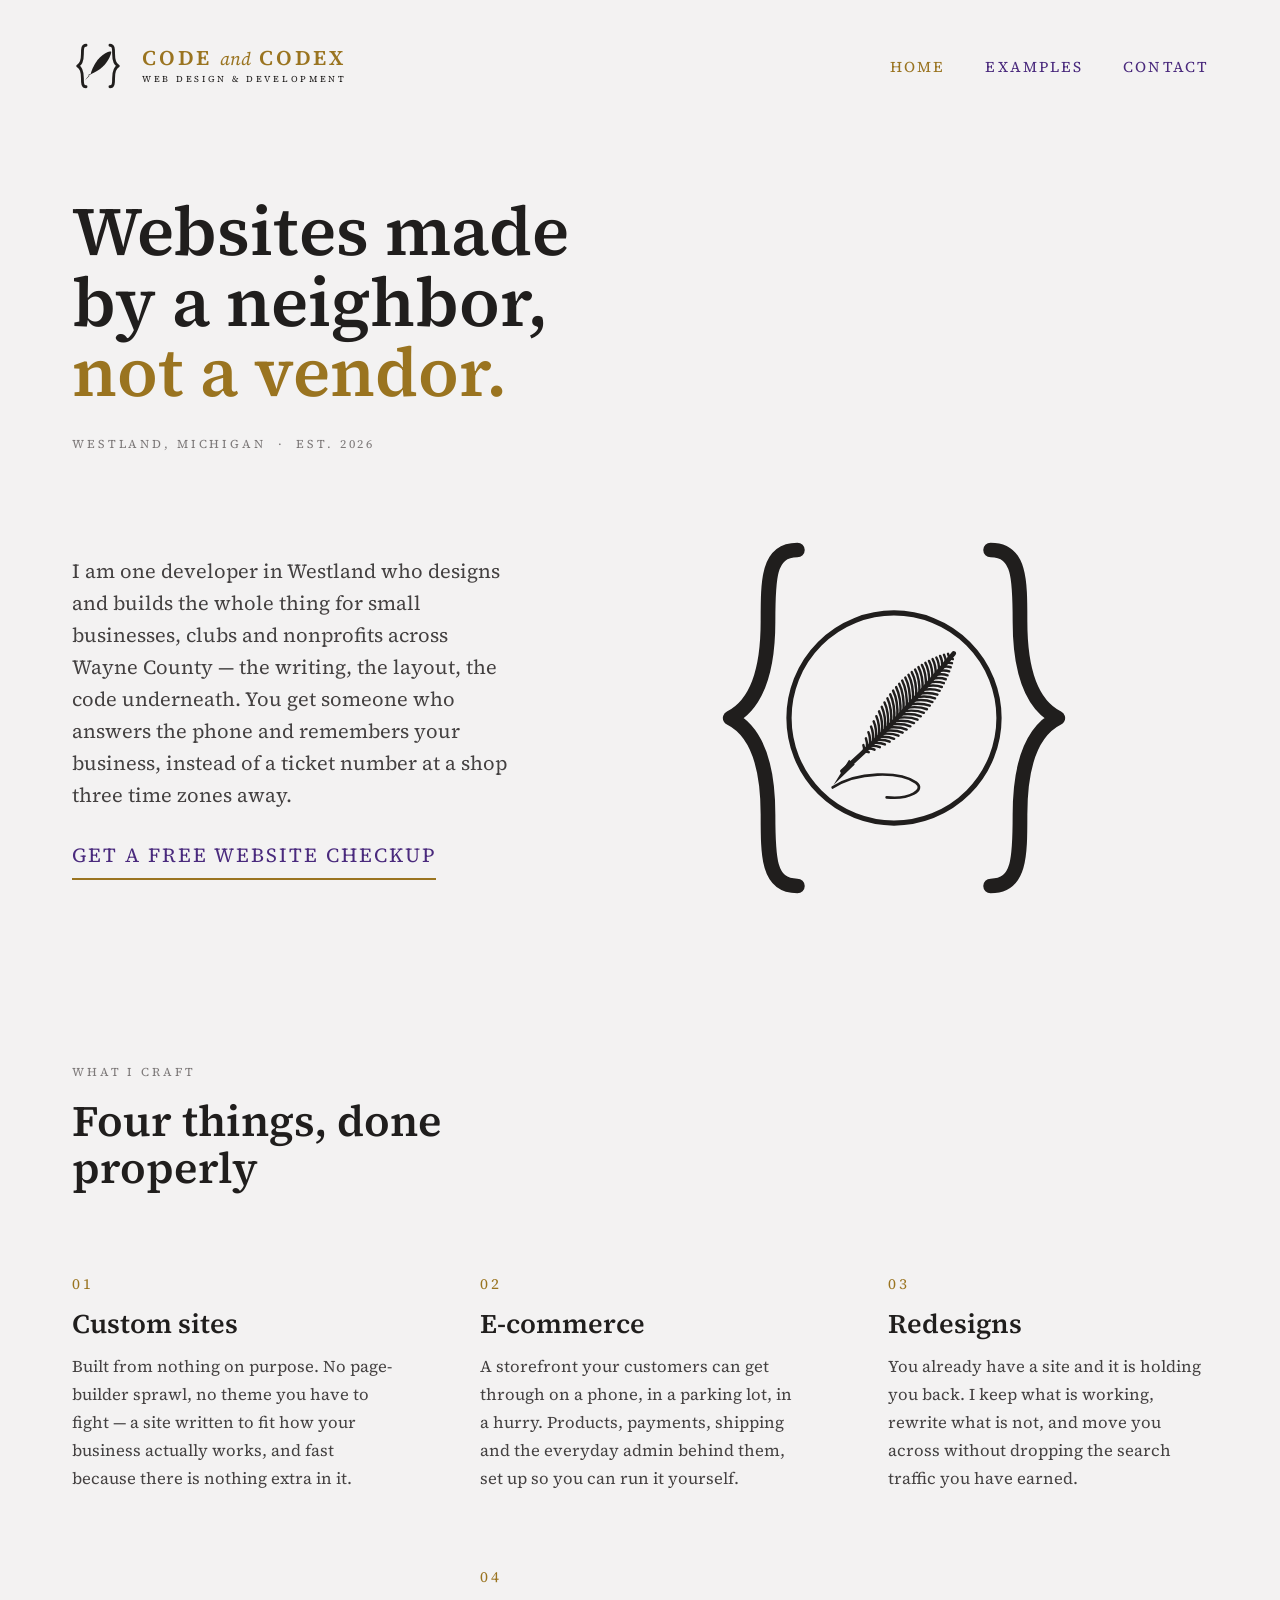
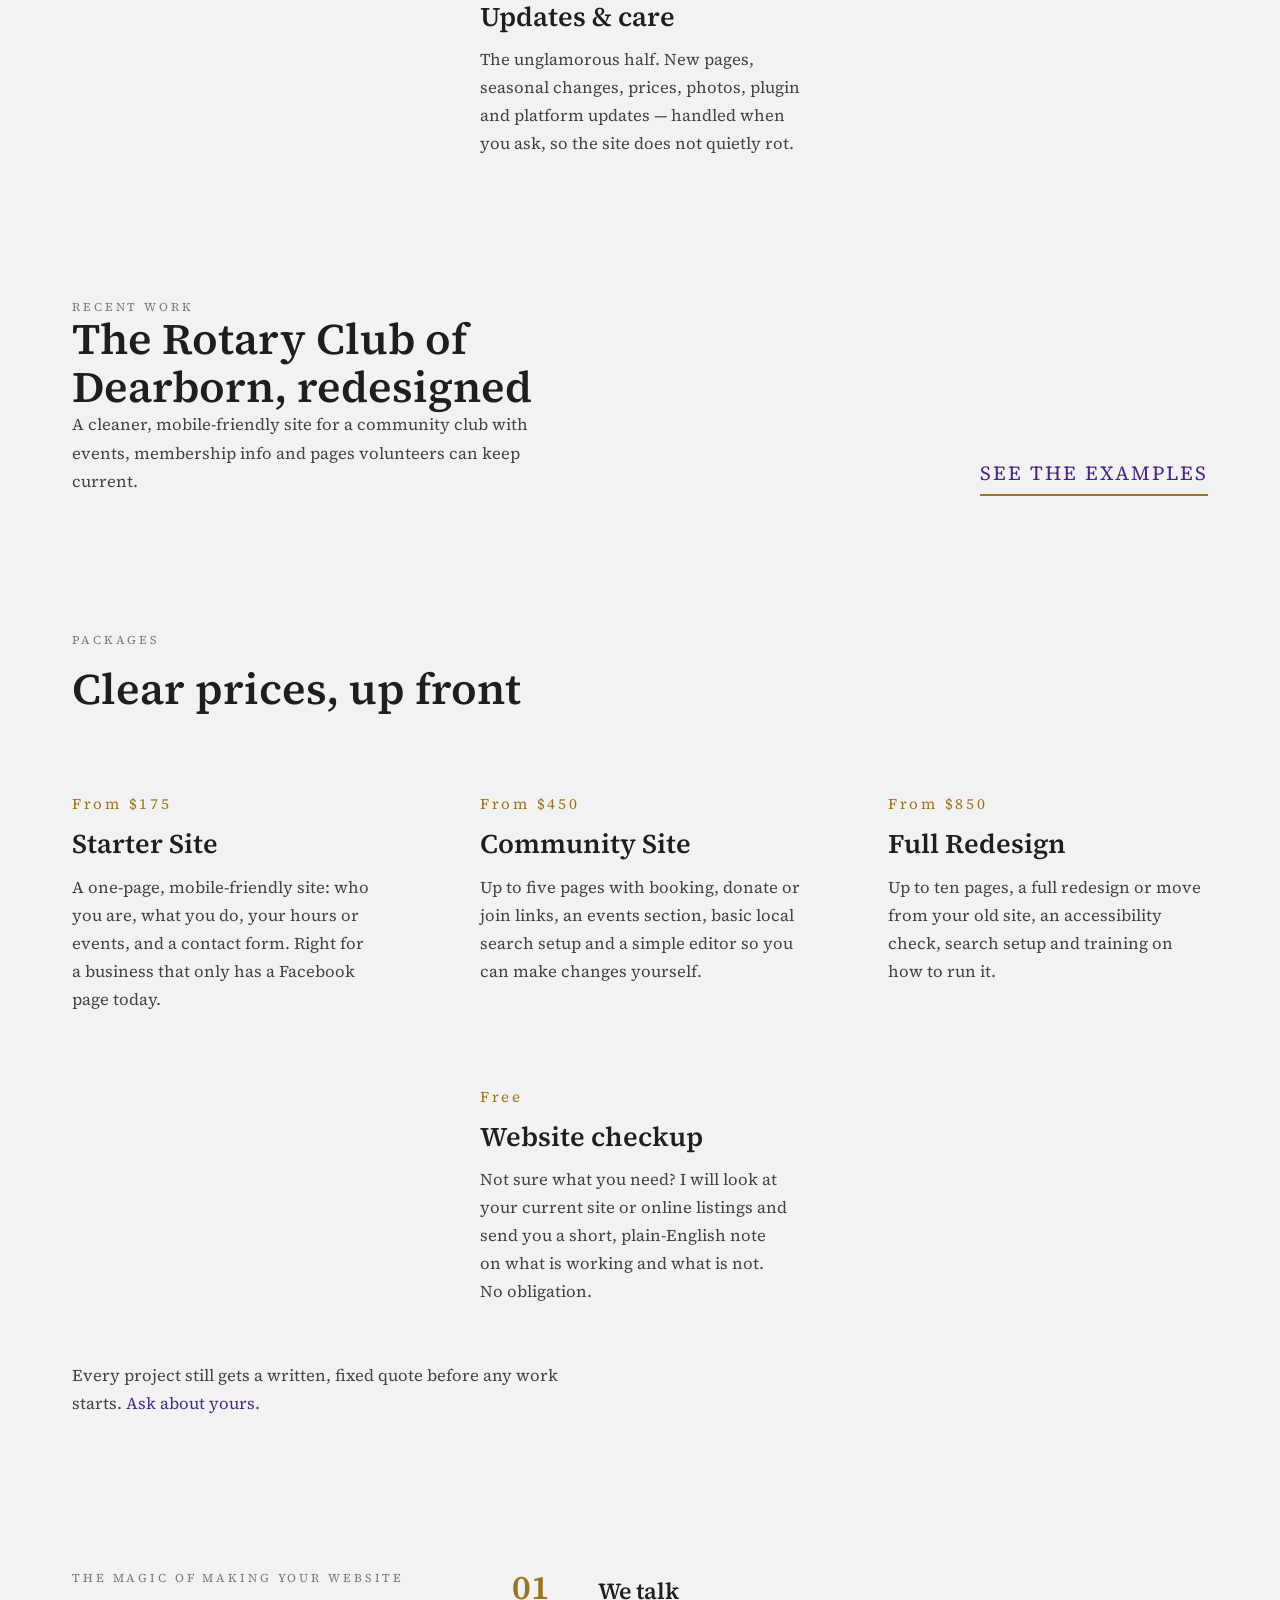
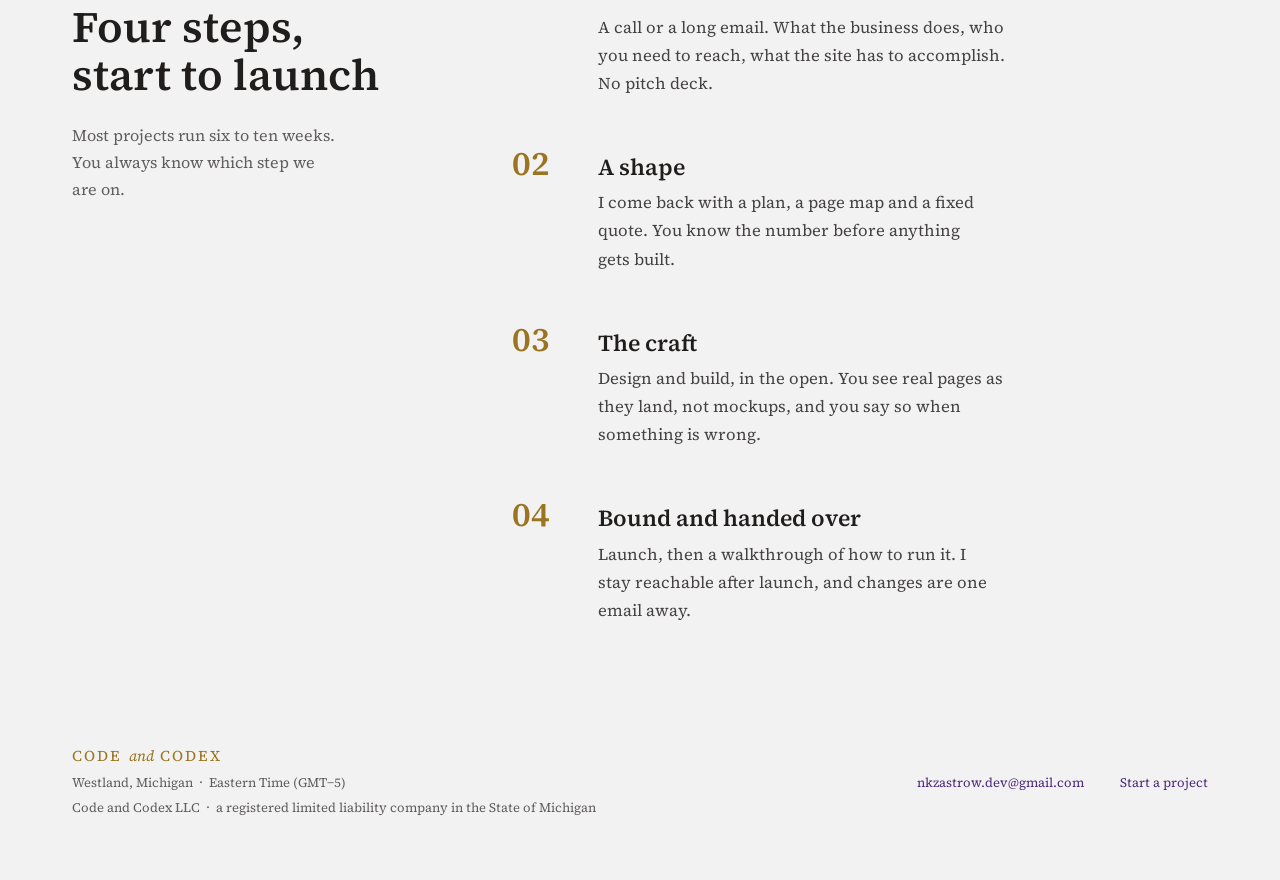
==== index.html @ 8bbdf043 "Add packages, local copy, and checkup offer for lead generation - Packages section on Home with star" ====
<!DOCTYPE html>
<html lang="en">
<head>
<meta charset="utf-8">
<meta name="viewport" content="width=device-width, initial-scale=1">
<title>Code and Codex &mdash; Web design &amp; development in Westland, Michigan</title>
<meta name="description" content="Websites for small businesses, clubs and nonprofits in Westland and Wayne County, Michigan. Sites from $175, built and looked after by one local developer. Free website checkup.">
<link rel="canonical" href="https://codeandcodex.fyi/">
<meta property="og:type" content="website">
<meta property="og:title" content="Code and Codex &mdash; Web design &amp; development in Westland, Michigan">
<meta property="og:description" content="Websites for small businesses, clubs and nonprofits in Westland and Wayne County, Michigan. Sites from $175, plus a free website checkup.">
<meta property="og:image" content="https://codeandcodex.fyi/assets/examples/dearborn-rotary.jpg">
<meta property="og:url" content="https://codeandcodex.fyi/">
<link rel="icon" href="favicon.svg" type="image/svg+xml">
<link rel="preload" href="assets/fonts/SourceSerif4-Roman-var.woff2" as="font" type="font/woff2" crossorigin>
<link rel="stylesheet" href="assets/css/fonts.css">
<link rel="stylesheet" href="assets/css/styles.css">
<script type="application/ld+json">
{
  "@context": "https://schema.org",
  "@type": "ProfessionalService",
  "name": "Code and Codex LLC",
  "url": "https://codeandcodex.fyi/",
  "email": "nkzastrow.dev@gmail.com",
  "description": "Web design and development for small businesses, clubs and nonprofits in Westland and Wayne County, Michigan.",
  "address": {"@type": "PostalAddress", "addressLocality": "Westland", "addressRegion": "MI", "addressCountry": "US"},
  "areaServed": [{"@type": "City", "name": "Westland, MI"}, {"@type": "AdministrativeArea", "name": "Wayne County, MI"}],
  "priceRange": "$175 - $850"
}
</script>
</head>
<body>

<header class="site-header">
  <a class="brand" href="/">
    <img class="brand__mark" src="assets/logo/logo-plume.svg" alt="" aria-hidden="true" width="52" height="52">
    <span class="brand__text">
      <span class="brand__name">CODE <em>and</em> CODEX</span>
      <span class="brand__descriptor">Web Design &amp; Development</span>
    </span>
  </a>
  <nav class="site-nav" aria-label="Primary">
    <span class="site-nav__current" aria-current="page">Home</span>
    <a href="examples.html">Examples</a>
    <a href="contact.html">Contact</a>
  </nav>
</header>

<main>

  <section class="hero">
    <div class="hero__headline">
      <h1>Websites made<br>by a neighbor,<br><span class="accent">not a vendor.</span></h1>
      <span class="kicker">Westland, Michigan &nbsp;&middot;&nbsp; Est. 2026</span>
    </div>
    <div class="hero__intro">
      <div class="hero__mark">
        <img src="assets/logo/logo-engraved.svg" alt="" aria-hidden="true" width="420" height="420">
      </div>
      <div class="hero__lede">
        <p>I am one developer in Westland who designs and builds the whole thing for small businesses, clubs and nonprofits across Wayne County &mdash; the writing, the layout, the code underneath. You get someone who answers the phone and remembers your business, instead of a ticket number at a shop three time zones away.</p>
        <p class="hero__cta"><a class="cta-link" href="contact.html">Get a free website checkup</a></p>
      </div>
    </div>
  </section>

  <section class="services">
    <div class="section-intro">
      <span class="kicker">What I craft</span>
      <h2>Four things, done properly</h2>
    </div>
    <div class="services__grid">
      <div class="service">
        <span class="service__num">01</span>
        <h3>Custom sites</h3>
        <p>Built from nothing on purpose. No page-builder sprawl, no theme you have to fight &mdash; a site written to fit how your business actually works, and fast because there is nothing extra in it.</p>
      </div>
      <div class="service">
        <span class="service__num">02</span>
        <h3>E-commerce</h3>
        <p>A storefront your customers can get through on a phone, in a parking lot, in a hurry. Products, payments, shipping and the everyday admin behind them, set up so you can run it yourself.</p>
      </div>
      <div class="service">
        <span class="service__num">03</span>
        <h3>Redesigns</h3>
        <p>You already have a site and it is holding you back. I keep what is working, rewrite what is not, and move you across without dropping the search traffic you have earned.</p>
      </div>
      <div class="service">
        <span class="service__num">04</span>
        <h3>Updates &amp; care</h3>
        <p>The unglamorous half. New pages, seasonal changes, prices, photos, plugin and platform updates &mdash; handled when you ask, so the site does not quietly rot.</p>
      </div>
    </div>
  </section>

  <section class="recent-work">
    <div class="examples-cta__inner">
      <div>
        <span class="kicker">Recent work</span>
        <h2>The Rotary Club of Dearborn, redesigned</h2>
        <p class="recent-work__text">A cleaner, mobile-friendly site for a community club with events, membership info and pages volunteers can keep current.</p>
      </div>
      <a class="cta-link" href="examples.html">See the examples</a>
    </div>
  </section>

  <section class="services packages">
    <div class="section-intro">
      <span class="kicker">Packages</span>
      <h2>Clear prices, up front</h2>
    </div>
    <div class="services__grid">
      <div class="service">
        <span class="service__num">From $175</span>
        <h3>Starter Site</h3>
        <p>A one-page, mobile-friendly site: who you are, what you do, your hours or events, and a contact form. Right for a business that only has a Facebook page today.</p>
      </div>
      <div class="service">
        <span class="service__num">From $450</span>
        <h3>Community Site</h3>
        <p>Up to five pages with booking, donate or join links, an events section, basic local search setup and a simple editor so you can make changes yourself.</p>
      </div>
      <div class="service">
        <span class="service__num">From $850</span>
        <h3>Full Redesign</h3>
        <p>Up to ten pages, a full redesign or move from your old site, an accessibility check, search setup and training on how to run it.</p>
      </div>
      <div class="service">
        <span class="service__num">Free</span>
        <h3>Website checkup</h3>
        <p>Not sure what you need? I will look at your current site or online listings and send you a short, plain-English note on what is working and what is not. No obligation.</p>
      </div>
    </div>
    <p class="packages__note">Every project still gets a written, fixed quote before any work starts. <a href="contact.html">Ask about yours</a>.</p>
  </section>

  <section class="process">
    <div class="process__inner">
      <div class="process__intro">
        <span class="kicker">The magic of making your website</span>
        <h2>Four steps,<br>start to launch</h2>
        <p>Most projects run six to ten weeks. You always know which step we are on.</p>
      </div>
      <ol class="process__list">
        <li class="process__item">
          <span class="process__num">01</span>
          <div class="process__body">
            <h3>We talk</h3>
            <p>A call or a long email. What the business does, who you need to reach, what the site has to accomplish. No pitch deck.</p>
          </div>
        </li>
        <li class="process__item">
          <span class="process__num">02</span>
          <div class="process__body">
            <h3>A shape</h3>
            <p>I come back with a plan, a page map and a fixed quote. You know the number before anything gets built.</p>
          </div>
        </li>
        <li class="process__item">
          <span class="process__num">03</span>
          <div class="process__body">
            <h3>The craft</h3>
            <p>Design and build, in the open. You see real pages as they land, not mockups, and you say so when something is wrong.</p>
          </div>
        </li>
        <li class="process__item">
          <span class="process__num">04</span>
          <div class="process__body">
            <h3>Bound and handed over</h3>
            <p>Launch, then a walkthrough of how to run it. I stay reachable after launch, and changes are one email away.</p>
          </div>
        </li>
      </ol>
    </div>
  </section>

</main>

<footer class="site-footer">
  <div class="footer-inner">
    <span class="footer-wordmark">CODE <em>and</em> CODEX</span>
    <div class="footer-row">
      <span>Westland, Michigan &nbsp;&middot;&nbsp; Eastern Time (GMT&minus;5)</span>
      <span class="footer-links">
        <a href="mailto:nkzastrow.dev@gmail.com">nkzastrow.dev@gmail.com</a>
        <a href="contact.html">Start a project</a>
      </span>
    </div>
    <span>Code and Codex LLC &nbsp;&middot;&nbsp; a registered limited liability company in the State of Michigan</span>
  </div>
</footer>

</body>
</html>
---- assets/css/fonts.css ----
@font-face {
  font-family: "Source Serif 4";
  font-style: normal;
  font-weight: 400;
  font-display: swap;
  src: url("../fonts/SourceSerif4-Roman-var.woff2") format("woff2");
  unicode-range: U+0000-00FF, U+0131, U+0152-0153, U+02BB-02BC, U+02C6, U+02DA, U+02DC, U+0304, U+0308, U+0329, U+2000-206F, U+20AC, U+2122, U+2191, U+2193, U+2212, U+2215, U+FEFF, U+FFFD;
}

@font-face {
  font-family: "Source Serif 4";
  font-style: normal;
  font-weight: 600;
  font-display: swap;
  src: url("../fonts/SourceSerif4-Roman-var.woff2") format("woff2");
  unicode-range: U+0000-00FF, U+0131, U+0152-0153, U+02BB-02BC, U+02C6, U+02DA, U+02DC, U+0304, U+0308, U+0329, U+2000-206F, U+20AC, U+2122, U+2191, U+2193, U+2212, U+2215, U+FEFF, U+FFFD;
}

@font-face {
  font-family: "Source Serif 4";
  font-style: italic;
  font-weight: 400;
  font-display: swap;
  src: url("../fonts/SourceSerif4-Italic-var.woff2") format("woff2");
  unicode-range: U+0000-00FF, U+0131, U+0152-0153, U+02BB-02BC, U+02C6, U+02DA, U+02DC, U+0304, U+0308, U+0329, U+2000-206F, U+20AC, U+2122, U+2191, U+2193, U+2212, U+2215, U+FEFF, U+FFFD;
}
---- assets/css/styles.css ----
/* ---- Tokens ---------------------------------------------------------- */

:root {
  --color-bg: #f3f2f2;
  --color-ink: #201e1d;
  --color-gold: #9a7420;
  --color-purple: #4a2a7d;
  --color-purple-hover: #6a44a8;
  --color-selection: rgba(74, 42, 125, 0.16);

  --color-neutral-400: #bab6b6;
  --color-neutral-600: #7d7979;
  --color-neutral-700: #605d5d;
  --color-neutral-800: #444141;

  --font-heading: "Source Serif 4", ui-serif, Georgia, serif;
  --font-body: "Source Serif 4", ui-serif, Georgia, serif;
  --radius-sm: 2px;

  --gutter: 72px;
}

/* ---- Reset ------------------------------------------------------------ */

*,
*::before,
*::after {
  box-sizing: border-box;
}

html {
  -webkit-text-size-adjust: 100%;
}

body {
  margin: 0;
  background: var(--color-bg);
  color: var(--color-ink);
  font-family: var(--font-body);
}

h1,
h2,
h3 {
  font-family: var(--font-heading);
  font-weight: 600;
  margin: 0;
}

p {
  margin: 0;
}

ul,
ol {
  margin: 0;
}

img,
svg {
  display: block;
  max-width: 100%;
}

::selection {
  background: var(--color-selection);
}

[hidden] {
  display: none !important;
}

/* ---- Links & focus ----------------------------------------------------- */

a {
  color: var(--color-purple);
  text-decoration: none;
  transition: color 140ms ease;
}

a:hover {
  color: var(--color-purple-hover);
  text-decoration: underline;
  text-underline-offset: 3px;
}

a:focus-visible,
button:focus-visible,
input:focus-visible,
textarea:focus-visible,
select:focus-visible {
  outline: 2px solid var(--color-purple);
  outline-offset: 3px;
}

@media (prefers-reduced-motion: reduce) {
  a {
    transition: none;
  }
}

/* ---- Header ------------------------------------------------------------ */

.site-header {
  display: flex;
  flex-wrap: wrap;
  gap: 32px 48px;
  align-items: center;
  justify-content: space-between;
  padding: 40px var(--gutter) 0;
}

.brand {
  display: flex;
  align-items: center;
  gap: 18px;
  color: inherit;
}

.brand:hover {
  text-decoration: none;
}

.brand__mark {
  flex: none;
  width: 52px;
  height: 52px;
}

.brand__text {
  display: flex;
  flex-direction: column;
  gap: 5px;
}

.brand__name {
  font-family: var(--font-heading);
  font-size: 21px;
  font-weight: 600;
  letter-spacing: 0.14em;
  line-height: 1;
  color: var(--color-gold);
}

.brand__name em {
  font-style: italic;
  font-weight: 400;
  letter-spacing: 0.01em;
  font-size: 18px;
}

.brand__descriptor {
  font-size: 9px;
  letter-spacing: 0.3em;
  text-transform: uppercase;
  color: var(--color-ink);
}

.site-nav {
  display: flex;
  gap: 40px;
  align-items: center;
}

.site-nav a,
.site-nav__current {
  font-size: 15px;
  letter-spacing: 0.14em;
  text-transform: uppercase;
}

.site-nav__current {
  color: var(--color-gold);
}

/* ---- Footer ------------------------------------------------------------ */

.site-footer {
  padding: 120px var(--gutter) 64px;
  font-size: 13px;
  color: var(--color-neutral-700);
}

.footer-inner {
  display: flex;
  flex-direction: column;
  gap: 8px;
  width: 100%;
}

.footer-wordmark {
  font-family: var(--font-heading);
  font-size: 15px;
  letter-spacing: 0.14em;
  color: var(--color-gold);
}

.footer-wordmark em {
  font-style: italic;
  letter-spacing: 0.01em;
}

.footer-row {
  display: flex;
  flex-wrap: wrap;
  gap: 12px 48px;
  align-items: baseline;
  justify-content: space-between;
}

.footer-links {
  display: flex;
  gap: 36px;
}

/* ---- Kicker / section intro -------------------------------------------- */

.kicker {
  font-size: 12px;
  letter-spacing: 0.24em;
  text-transform: uppercase;
  color: var(--color-neutral-600);
}

.accent {
  color: var(--color-gold);
}

/* ---- Buttons ------------------------------------------------------------ */

.btn-submit {
  font-family: var(--font-heading);
  font-size: 17px;
  font-weight: 600;
  letter-spacing: 0.12em;
  text-transform: uppercase;
  color: var(--color-bg);
  background: var(--color-purple);
  border: 0;
  padding: 15px 34px;
  cursor: pointer;
  border-radius: var(--radius-sm);
}

.btn-submit:hover {
  background: var(--color-purple-hover);
}

.btn-text {
  font-family: var(--font-body);
  font-size: 14px;
  letter-spacing: 0.1em;
  text-transform: uppercase;
  color: var(--color-purple);
  background: none;
  border: 0;
  border-bottom: 1.5px solid var(--color-gold);
  padding: 0 0 5px;
  cursor: pointer;
}

.btn-text:hover {
  color: var(--color-purple-hover);
}

/* ---- Home: hero ---------------------------------------------------------- */

.hero {
  display: flex;
  flex-direction: column;
  gap: 56px;
  padding: 104px var(--gutter) 0;
}

.hero__headline {
  display: flex;
  flex-direction: column;
  gap: 28px;
}

.hero__headline h1 {
  font-size: clamp(44px, 5.4vw, 76px);
  line-height: 1.02;
  text-wrap: balance;
}

.hero__intro {
  display: flex;
  flex-wrap: wrap;
  gap: 64px;
  align-items: center;
}

.hero__mark {
  flex: 2 1 420px;
  display: flex;
  justify-content: center;
  order: 2;
}

.hero__mark img {
  width: 420px;
  height: 420px;
}

.hero__lede {
  flex: 1 1 340px;
  min-width: 300px;
  order: 1;
}

.hero__lede p {
  font-size: 20px;
  line-height: 1.6;
  max-width: 46ch;
  text-wrap: pretty;
  color: var(--color-neutral-800);
}

/* ---- Section intro (Services / Process shared shape) --------------------- */

.section-intro {
  display: flex;
  flex-direction: column;
  gap: 18px;
  max-width: 62ch;
  margin-bottom: 80px;
}

.section-intro h2 {
  font-size: clamp(32px, 3.4vw, 46px);
  line-height: 1.1;
}

/* ---- Home: services -------------------------------------------------------- */

.services {
  padding: 136px var(--gutter) 0;
}

.services__grid {
  display: grid;
  grid-template-columns: repeat(auto-fit, minmax(320px, 1fr));
  gap: 72px 88px;
  max-width: 1180px;
}

.service {
  display: flex;
  flex-direction: column;
  gap: 14px;
}

/* Grid is 3-up starting at this width (see .services__grid's minmax/gap/
   max-width math) — only then does centering item 4 under column 2 make
   sense instead of stranding a column on a 1- or 2-up layout. */
@media (min-width: 1280px) {
  .service:nth-child(4) {
    grid-column: 2;
  }
}

.service__num {
  font-family: var(--font-heading);
  font-size: 15px;
  letter-spacing: 0.18em;
  color: var(--color-gold);
}

.service h3 {
  font-size: 27px;
  line-height: 1.15;
}

.service p {
  font-size: 16.5px;
  line-height: 1.7;
  max-width: 40ch;
  text-wrap: pretty;
  color: var(--color-neutral-800);
}

/* ---- Home: process ---------------------------------------------------------- */

.process {
  padding: 152px var(--gutter) 0;
}

.process__inner {
  display: flex;
  flex-wrap: wrap;
  gap: 80px;
  align-items: flex-start;
}

.process__intro {
  flex: 0 1 360px;
  display: flex;
  flex-direction: column;
  gap: 18px;
}

.process__intro h2 {
  font-size: clamp(32px, 3.4vw, 46px);
  line-height: 1.1;
}

.process__intro p {
  font-size: 16px;
  line-height: 1.7;
  margin-top: 4px;
  max-width: 34ch;
  text-wrap: pretty;
  color: var(--color-neutral-700);
}

.process__list {
  flex: 1 1 520px;
  min-width: 420px;
  list-style: none;
  padding: 0;
  display: flex;
  flex-direction: column;
  gap: 48px;
}

.process__item {
  display: flex;
  gap: 28px;
  align-items: baseline;
}

.process__num {
  font-family: var(--font-heading);
  font-size: 34px;
  font-weight: 600;
  line-height: 1;
  color: var(--color-gold);
  flex: none;
  width: 58px;
}

.process__body {
  display: flex;
  flex-direction: column;
  gap: 8px;
}

.process__body h3 {
  font-size: 23px;
  line-height: 1.2;
}

.process__body p {
  font-size: 16.5px;
  line-height: 1.7;
  max-width: 46ch;
  text-wrap: pretty;
  color: var(--color-neutral-800);
}

/* ---- Examples: intro ----------------------------------------------------- */

.examples-intro {
  padding: 104px var(--gutter) 0;
}

.examples-intro__inner {
  display: flex;
  flex-direction: column;
  gap: 22px;
  max-width: 58ch;
}

.examples-intro h1 {
  font-size: clamp(40px, 5vw, 68px);
  line-height: 1.04;
  text-wrap: balance;
}

.examples-intro p {
  font-size: 19px;
  line-height: 1.65;
  text-wrap: pretty;
  color: var(--color-neutral-800);
}

/* ---- Examples: project list ------------------------------------------------- */

.project-list {
  padding: 112px var(--gutter) 0;
  display: flex;
  flex-direction: column;
  gap: 128px;
}

.project {
  display: flex;
  flex-wrap: wrap;
  gap: 56px 72px;
  align-items: center;
}

.project:nth-child(even) {
  flex-wrap: wrap-reverse;
}

.project__media {
  flex: 1 1 560px;
  min-width: 380px;
  order: 1;
}

.project:nth-child(even) .project__media {
  order: 2;
}

.project__thumb {
  width: 100%;
  aspect-ratio: 16 / 10;
  background: var(--color-neutral-400);
  overflow: hidden;
}

.project__thumb img {
  width: 100%;
  height: 100%;
  object-fit: cover;
  object-position: top;
}

.project__text {
  flex: 0 1 340px;
  min-width: 300px;
  order: 2;
  display: flex;
  flex-direction: column;
  gap: 14px;
}

.project:nth-child(even) .project__text {
  order: 1;
}

.project__meta {
  font-family: var(--font-heading);
  font-size: 15px;
  letter-spacing: 0.18em;
  color: var(--color-gold);
}

.project__name {
  font-size: 30px;
  line-height: 1.12;
}

.project__blurb {
  font-size: 16.5px;
  line-height: 1.7;
  max-width: 38ch;
  text-wrap: pretty;
  color: var(--color-neutral-800);
}

.project__link {
  font-size: 14px;
  letter-spacing: 0.1em;
  text-transform: uppercase;
  margin-top: 6px;
}

/* ---- Examples: closing CTA -------------------------------------------------- */

.examples-cta {
  padding: 144px var(--gutter) 0;
}

.examples-cta__inner {
  display: flex;
  flex-wrap: wrap;
  gap: 48px;
  align-items: flex-end;
  justify-content: space-between;
  max-width: 1180px;
}

.examples-cta h2 {
  font-size: clamp(30px, 3.4vw, 44px);
  line-height: 1.1;
  max-width: 26ch;
  text-wrap: balance;
}

.cta-link {
  font-family: var(--font-heading);
  font-size: 20px;
  letter-spacing: 0.1em;
  text-transform: uppercase;
  border-bottom: 2px solid var(--color-gold);
  padding-bottom: 7px;
}

.cta-link:hover {
  text-decoration: none;
}

/* ---- Contact ----------------------------------------------------------------- */

.contact {
  padding: 104px var(--gutter) 0;
  display: flex;
  flex-wrap: wrap;
  gap: 96px;
  align-items: flex-start;
}

.contact__main {
  flex: 1 1 520px;
  min-width: 420px;
  display: flex;
  flex-direction: column;
  gap: 44px;
}

.contact__intro {
  display: flex;
  flex-direction: column;
  gap: 20px;
  max-width: 46ch;
}

.contact__intro h1 {
  font-size: clamp(38px, 4.6vw, 62px);
  line-height: 1.04;
  text-wrap: balance;
}

.contact__intro p {
  font-size: 18px;
  line-height: 1.65;
  text-wrap: pretty;
  color: var(--color-neutral-800);
}

.contact-form {
  display: flex;
  flex-direction: column;
  gap: 36px;
  max-width: 620px;
}

.form-row {
  display: flex;
  flex-wrap: wrap;
  gap: 36px;
}

.form-field {
  display: flex;
  flex-direction: column;
  gap: 9px;
}

.form-row .form-field {
  flex: 1 1 240px;
}

.form-field label,
.form-field > span {
  font-size: 11.5px;
  letter-spacing: 0.22em;
  text-transform: uppercase;
  color: var(--color-neutral-700);
}

.field-input {
  width: 100%;
  font-family: var(--font-body);
  font-size: 17px;
  color: var(--color-ink);
  background: transparent;
  border: 0;
  border-bottom: 1.5px solid var(--color-neutral-400);
  padding: 10px 2px;
  outline: none;
}

textarea.field-input {
  resize: vertical;
  line-height: 1.6;
}

.form-actions {
  display: flex;
  flex-wrap: wrap;
  gap: 28px;
  align-items: center;
  padding-top: 4px;
}

.form-note {
  font-size: 13.5px;
  color: var(--color-neutral-700);
}

.form-error {
  font-size: 14.5px;
  color: var(--color-ink);
}

.visually-hidden {
  position: absolute;
  width: 1px;
  height: 1px;
  padding: 0;
  margin: -1px;
  overflow: hidden;
  clip: rect(0, 0, 0, 0);
  white-space: nowrap;
  border: 0;
}

.thank-you {
  display: flex;
  flex-direction: column;
  gap: 12px;
  max-width: 42ch;
}

.thank-you__kicker {
  font-family: var(--font-heading);
  font-size: 15px;
  letter-spacing: 0.18em;
  color: var(--color-gold);
}

.thank-you h2 {
  font-size: 30px;
  line-height: 1.15;
}

.thank-you p {
  font-size: 16.5px;
  line-height: 1.7;
  text-wrap: pretty;
  color: var(--color-neutral-800);
}

.thank-you .btn-text {
  align-self: flex-start;
  margin-top: 10px;
}

.contact__aside {
  flex: 0 1 300px;
  min-width: 260px;
  display: flex;
  flex-direction: column;
  gap: 44px;
  padding-top: 12px;
}

.info-block {
  display: flex;
  flex-direction: column;
  gap: 10px;
}

.info-block--list {
  gap: 12px;
}

.info-block__label {
  font-size: 11.5px;
  letter-spacing: 0.22em;
  text-transform: uppercase;
  color: var(--color-neutral-700);
}

.info-block__email {
  font-family: var(--font-heading);
  font-size: 18px;
  line-height: 1.4;
}

.info-block__value {
  font-size: 16.5px;
  line-height: 1.6;
}

.info-list {
  margin: 0;
  padding-left: 22px;
  font-size: 15.5px;
  line-height: 1.75;
  color: var(--color-neutral-800);
  display: flex;
  flex-direction: column;
  gap: 8px;
}

/* ---- Home: lead-gen additions --------------------------------------------- */

.hero__cta {
  display: flex;
  flex-wrap: wrap;
  gap: 12px 24px;
  align-items: baseline;
  margin-top: 28px;
}

.recent-work {
  padding: 136px var(--gutter) 0;
}

.recent-work h2 {
  font-size: clamp(30px, 3.4vw, 44px);
  line-height: 1.1;
  max-width: 26ch;
  text-wrap: balance;
}

.recent-work__text,
.packages__note {
  font-size: 16.5px;
  line-height: 1.7;
  max-width: 56ch;
  color: var(--color-neutral-800);
}

.packages__note {
  margin-top: 56px;
}

/* ---- Small screens ------------------------------------------------------------ */

@media (max-width: 640px) {
  .hero__lede,
  .process__list,
  .contact__main,
  .contact__aside,
  .project__media,
  .project__text {
    min-width: 0;
  }
}

@media (max-width: 480px) {
  :root {
    --gutter: 24px;
  }
}
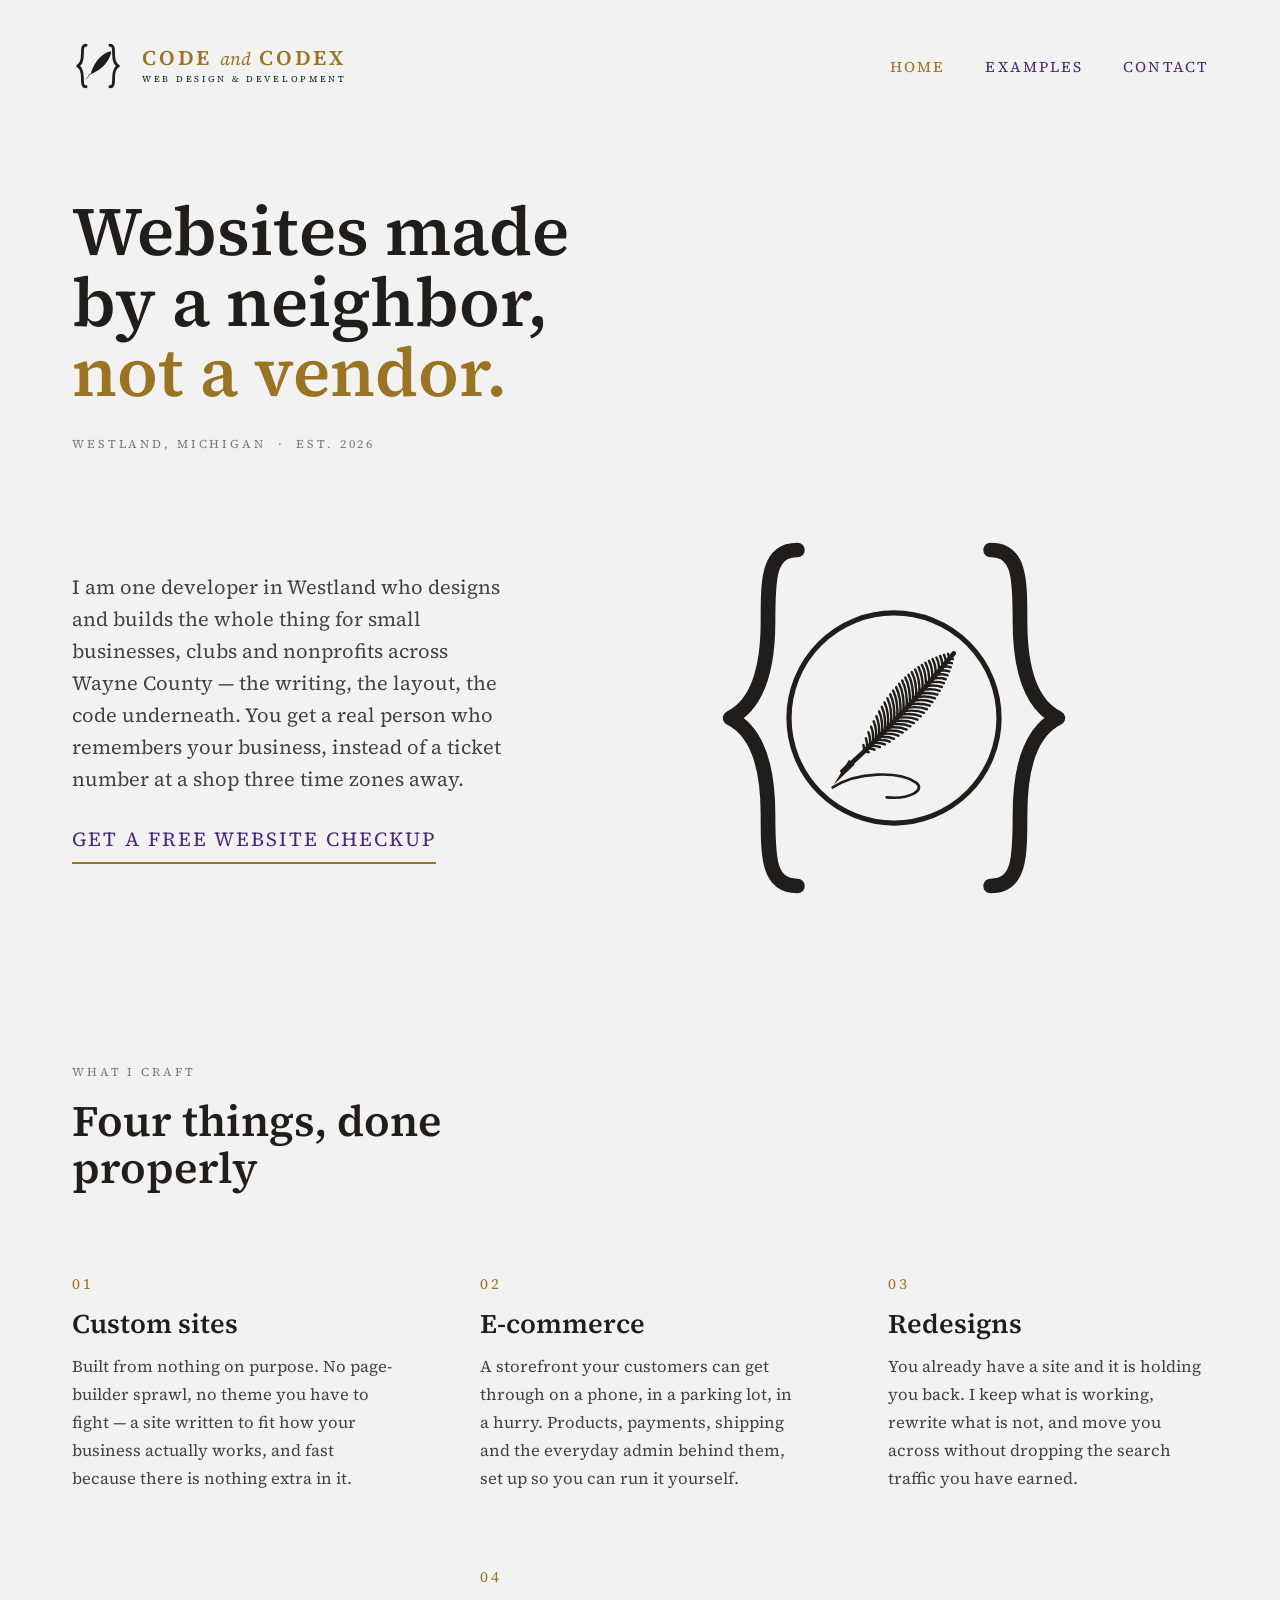
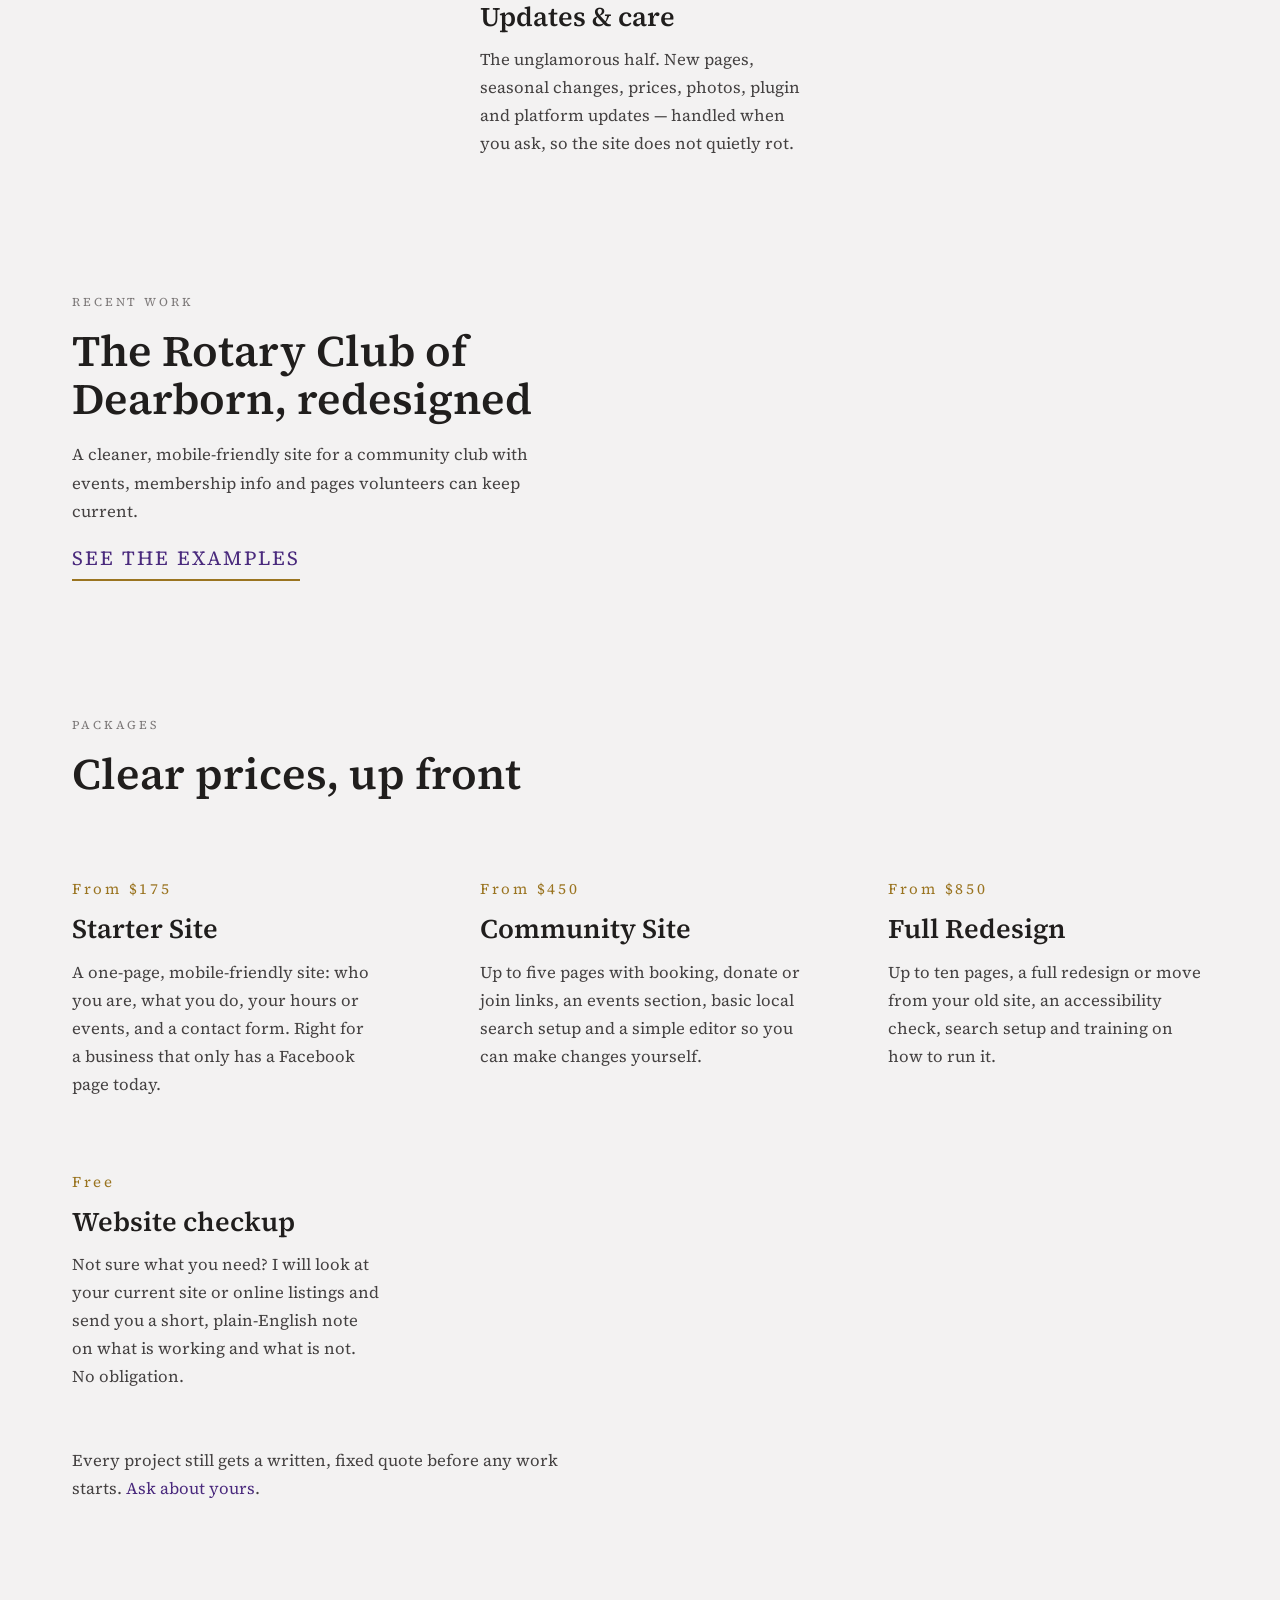
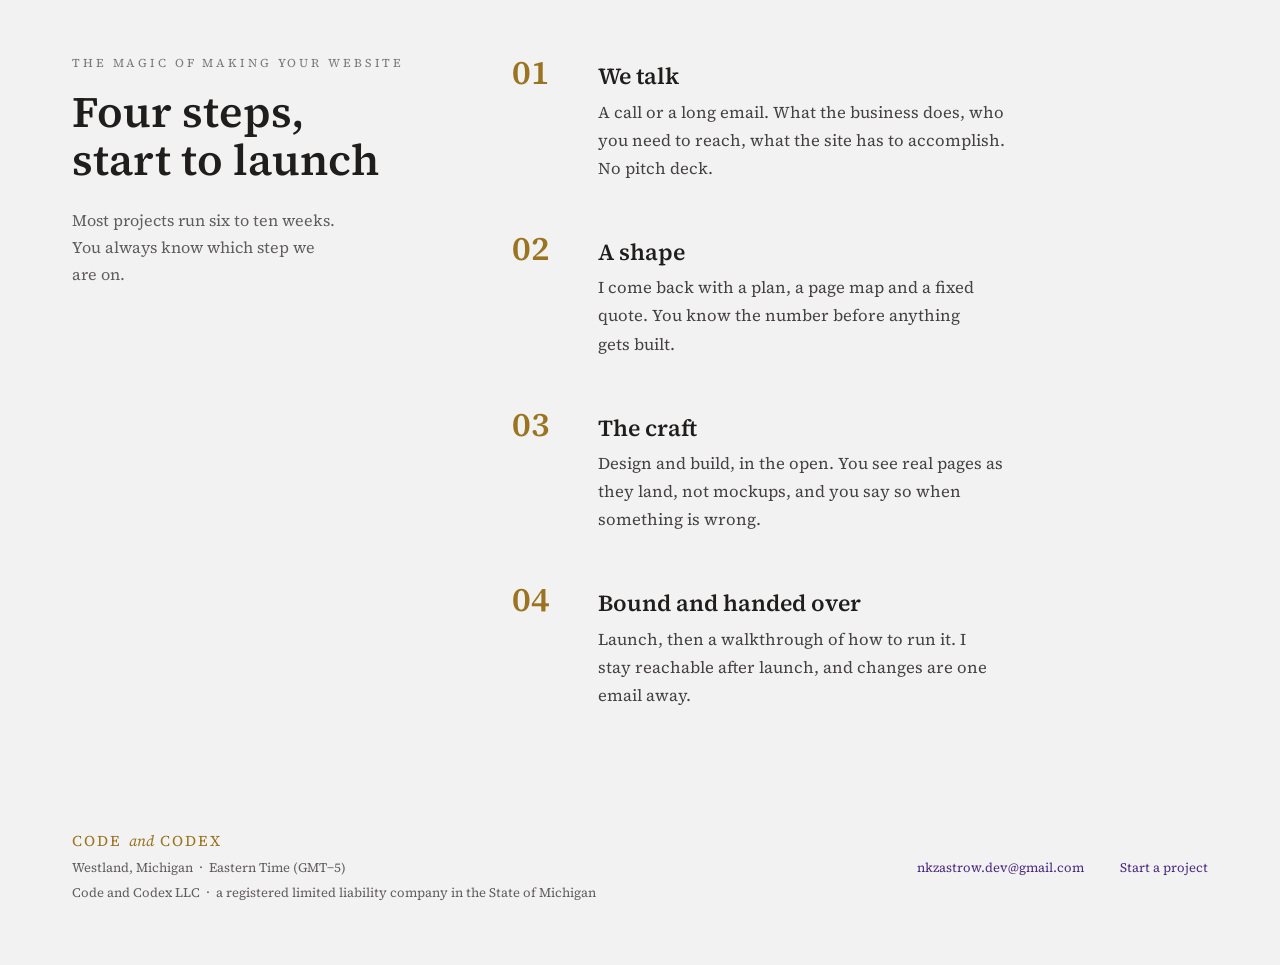
==== commit 96c14ea7: "Reword phone mention and fix two layout alignment issues - Hero copy no longer implies a phone line " ====
--- a/index.html
+++ b/index.html
@@ -58,7 +58,7 @@
         <img src="assets/logo/logo-engraved.svg" alt="" aria-hidden="true" width="420" height="420">
       </div>
       <div class="hero__lede">
-        <p>I am one developer in Westland who designs and builds the whole thing for small businesses, clubs and nonprofits across Wayne County &mdash; the writing, the layout, the code underneath. You get someone who answers the phone and remembers your business, instead of a ticket number at a shop three time zones away.</p>
+        <p>I am one developer in Westland who designs and builds the whole thing for small businesses, clubs and nonprofits across Wayne County &mdash; the writing, the layout, the code underneath. You get a real person who remembers your business, instead of a ticket number at a shop three time zones away.</p>
         <p class="hero__cta"><a class="cta-link" href="contact.html">Get a free website checkup</a></p>
       </div>
     </div>
@@ -94,12 +94,10 @@
   </section>
 
   <section class="recent-work">
-    <div class="examples-cta__inner">
-      <div>
-        <span class="kicker">Recent work</span>
-        <h2>The Rotary Club of Dearborn, redesigned</h2>
-        <p class="recent-work__text">A cleaner, mobile-friendly site for a community club with events, membership info and pages volunteers can keep current.</p>
-      </div>
+    <div class="recent-work__inner">
+      <span class="kicker">Recent work</span>
+      <h2>The Rotary Club of Dearborn, redesigned</h2>
+      <p class="recent-work__text">A cleaner, mobile-friendly site for a community club with events, membership info and pages volunteers can keep current.</p>
       <a class="cta-link" href="examples.html">See the examples</a>
     </div>
   </section>
--- a/assets/css/styles.css
+++ b/assets/css/styles.css
@@ -353,9 +353,12 @@
 
 /* Grid is 3-up starting at this width (see .services__grid's minmax/gap/
    max-width math) — only then does centering item 4 under column 2 make
-   sense instead of stranding a column on a 1- or 2-up layout. */
+   sense instead of stranding a column on a 1- or 2-up layout. Scoped to
+   the original "Four things, done properly" grid only — the Packages
+   grid's 4th card (and the note below it) should stay flush with
+   column 1 instead of floating center-right. */
 @media (min-width: 1280px) {
-  .service:nth-child(4) {
+  .services:not(.packages) .service:nth-child(4) {
     grid-column: 2;
   }
 }
@@ -813,6 +816,14 @@
   padding: 136px var(--gutter) 0;
 }
 
+.recent-work__inner {
+  display: flex;
+  flex-direction: column;
+  align-items: flex-start;
+  gap: 18px;
+  max-width: 620px;
+}
+
 .recent-work h2 {
   font-size: clamp(30px, 3.4vw, 44px);
   line-height: 1.1;
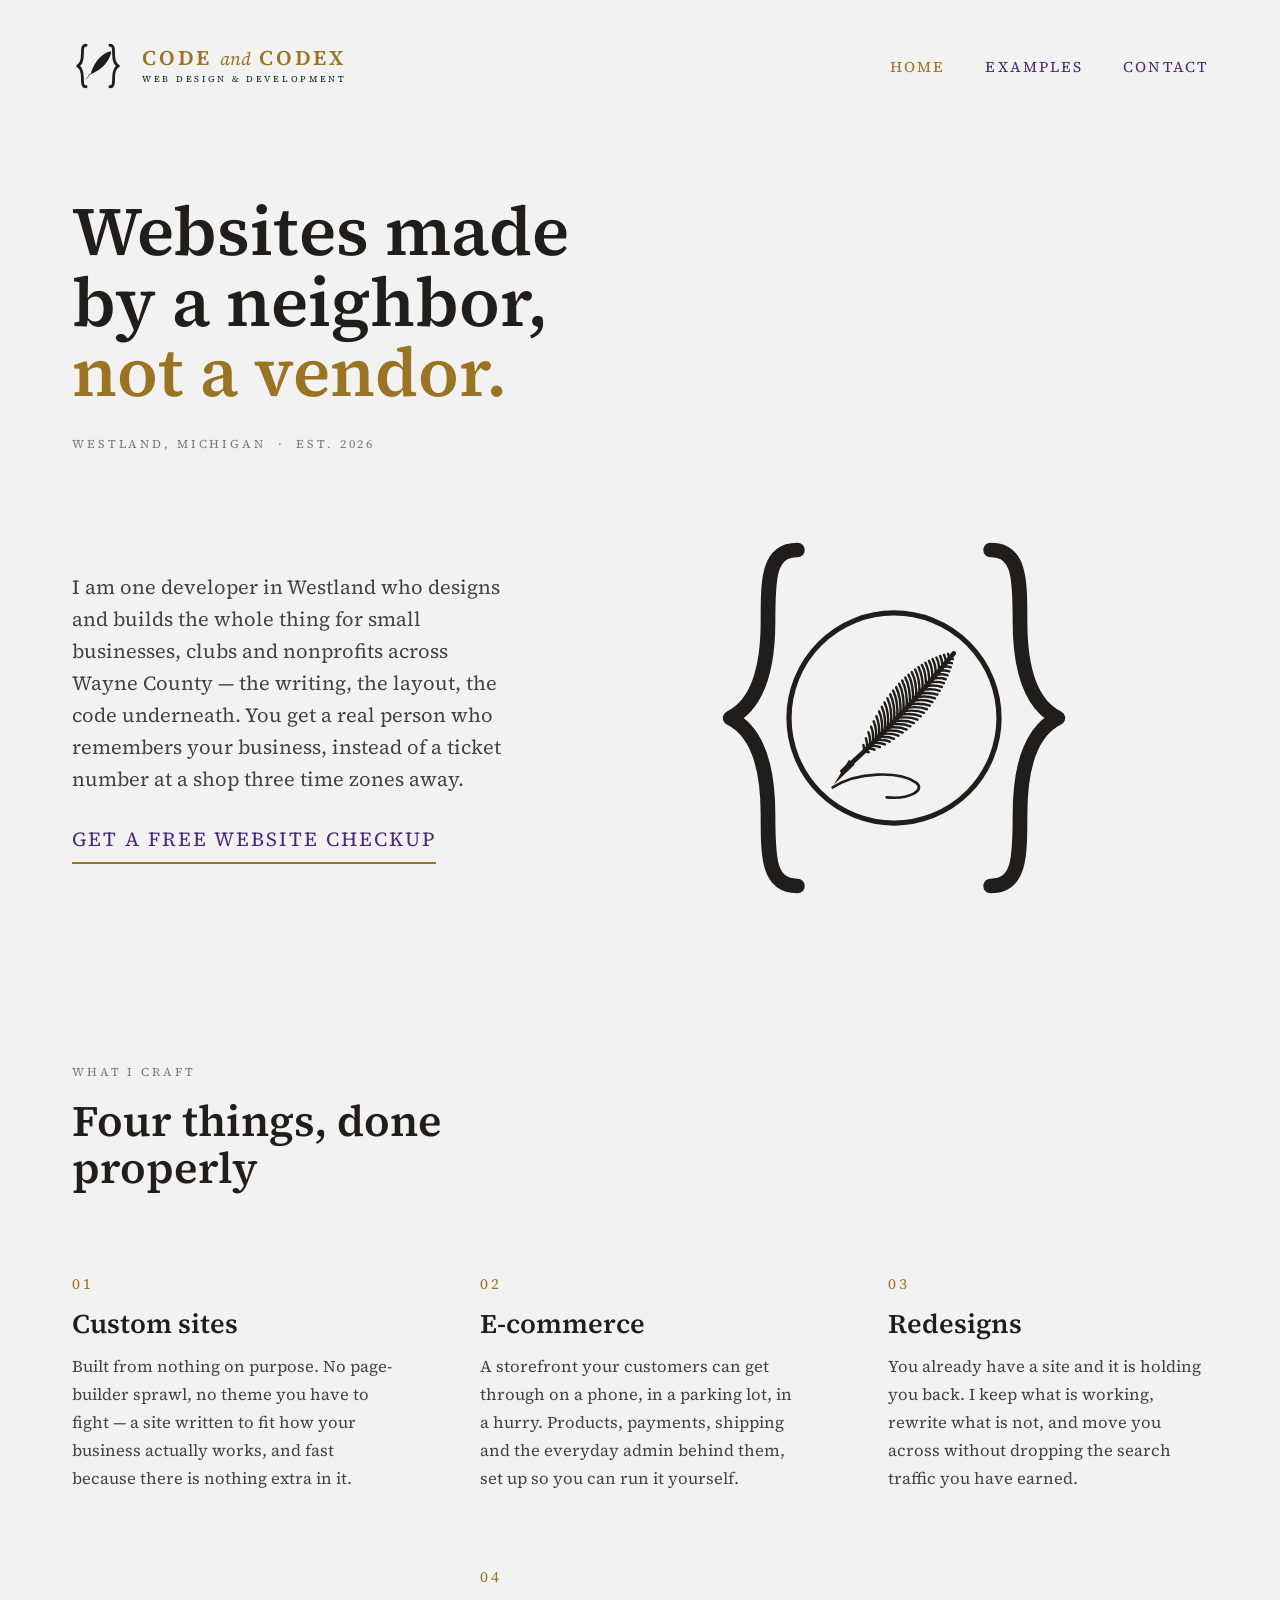
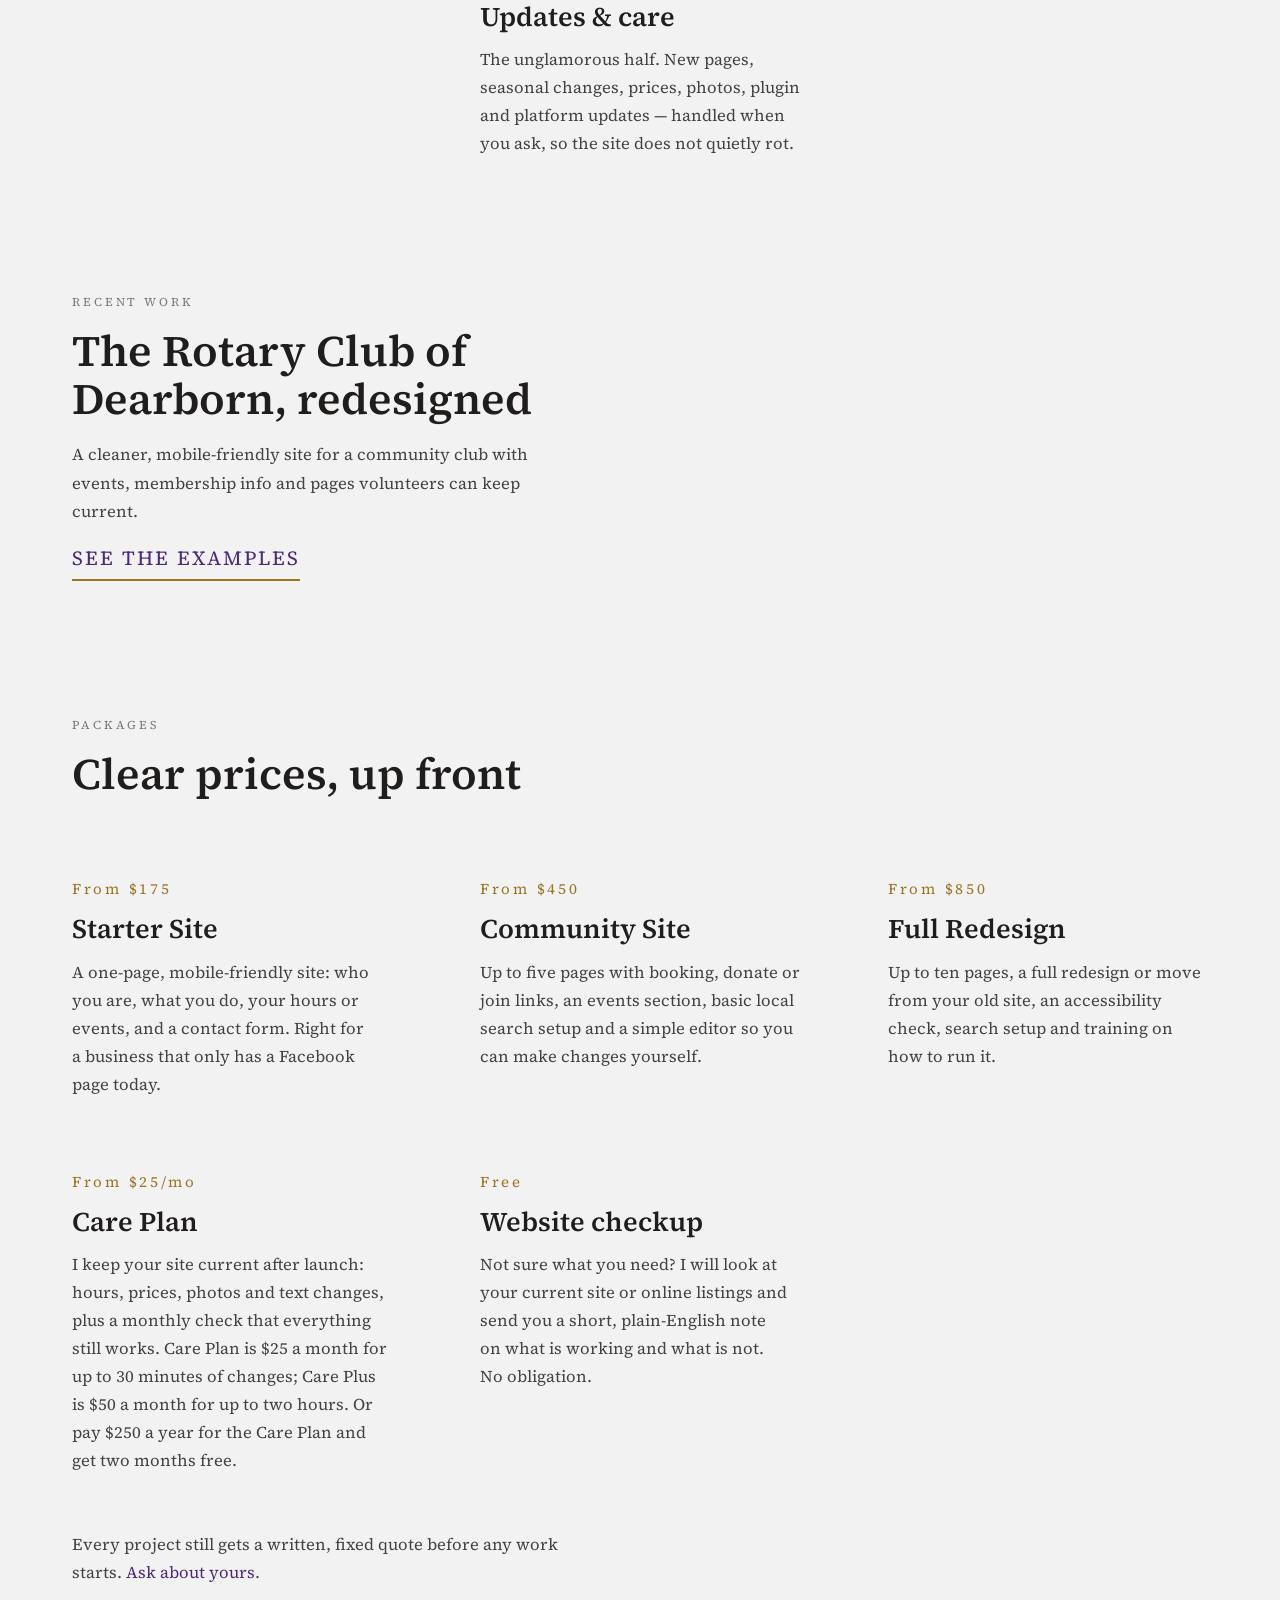
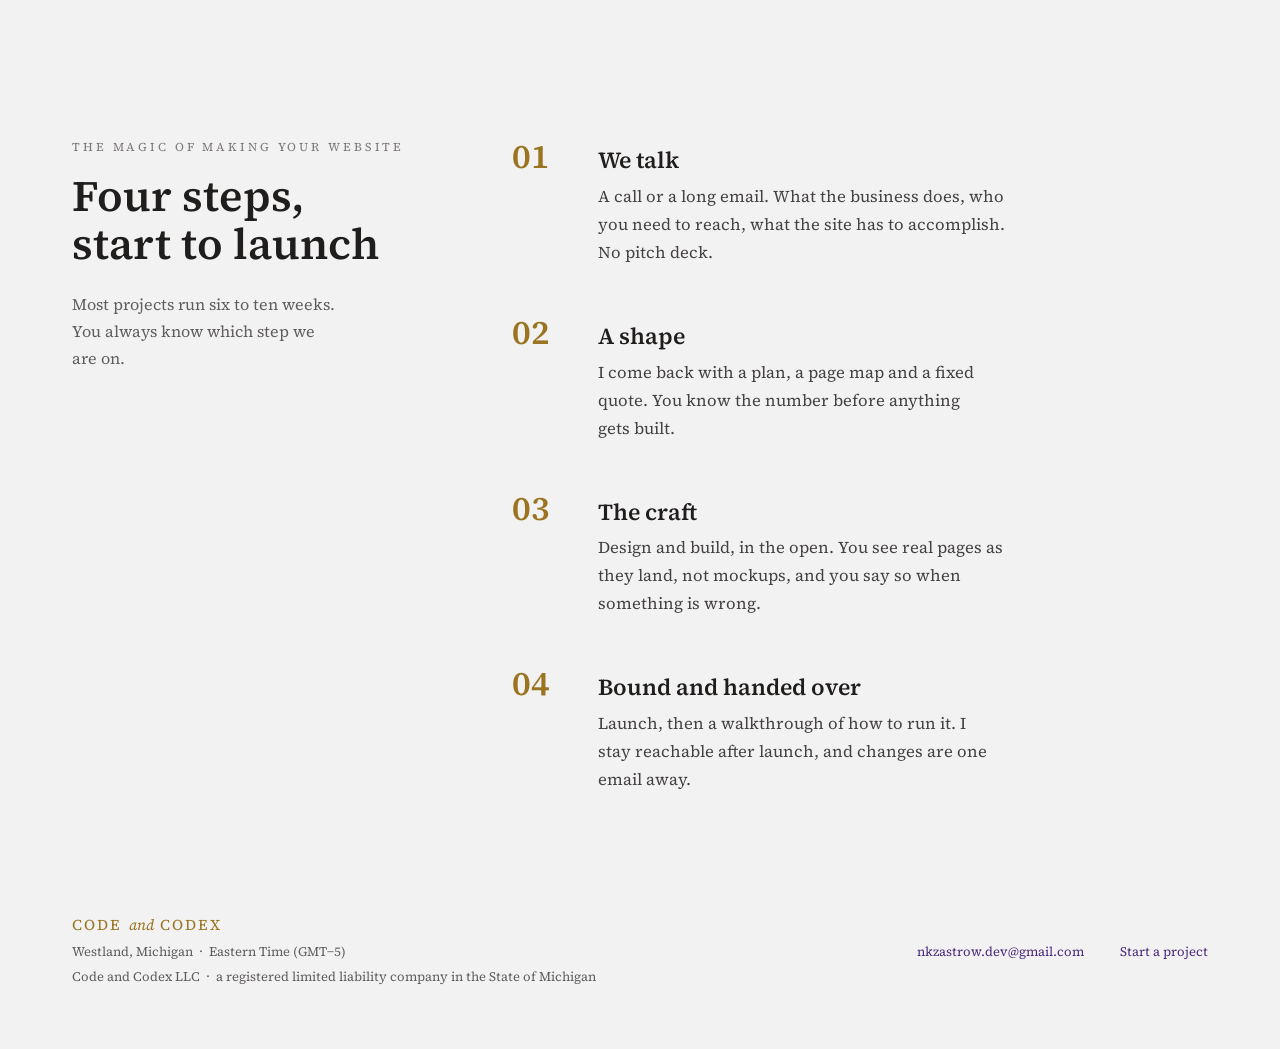
==== commit 9d7aabd7: "Add Care Plan to Packages and the contact form A recurring ongoing-care tier: $25/mo for up to 30 mi" ====
--- a/index.html
+++ b/index.html
@@ -124,6 +124,11 @@
         <p>Up to ten pages, a full redesign or move from your old site, an accessibility check, search setup and training on how to run it.</p>
       </div>
       <div class="service">
+        <span class="service__num">From $25/mo</span>
+        <h3>Care Plan</h3>
+        <p>I keep your site current after launch: hours, prices, photos and text changes, plus a monthly check that everything still works. Care Plan is $25 a month for up to 30 minutes of changes; Care Plus is $50 a month for up to two hours. Or pay $250 a year for the Care Plan and get two months free.</p>
+      </div>
+      <div class="service">
         <span class="service__num">Free</span>
         <h3>Website checkup</h3>
         <p>Not sure what you need? I will look at your current site or online listings and send you a short, plain-English note on what is working and what is not. No obligation.</p>
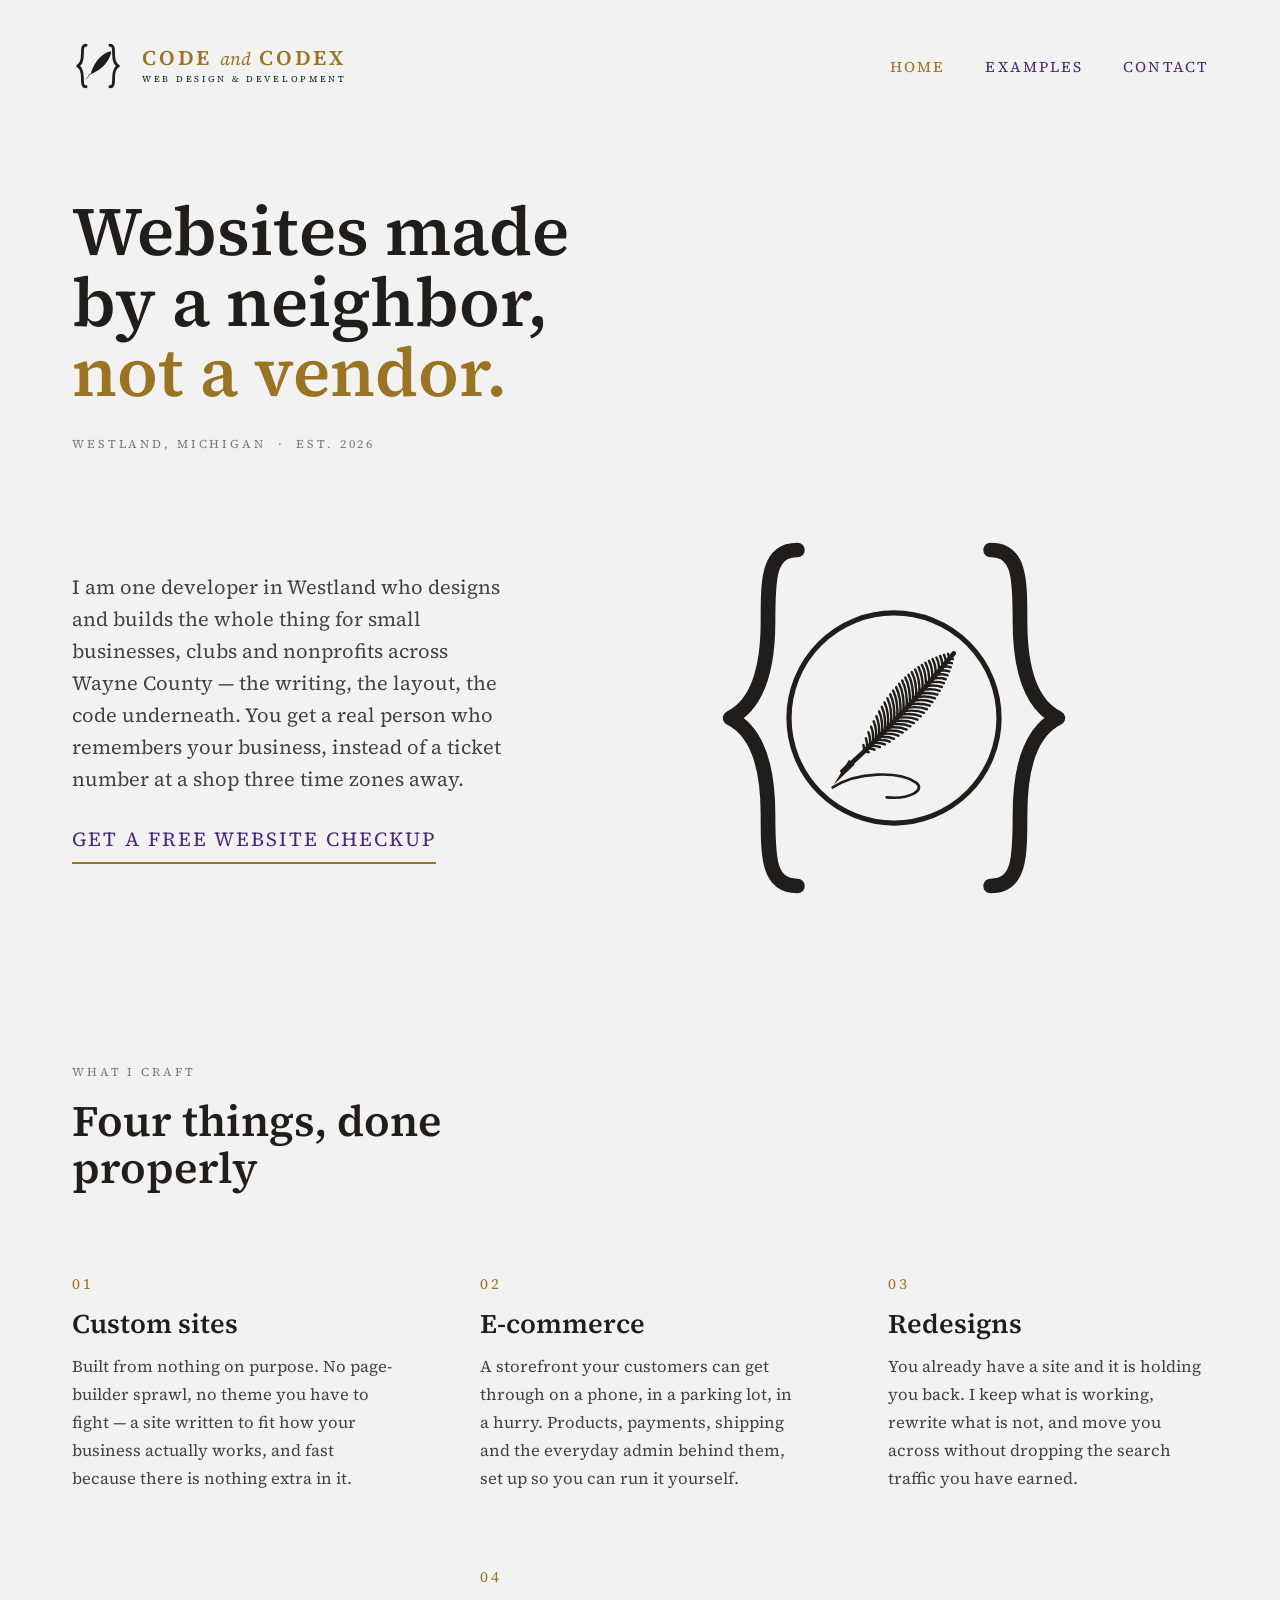
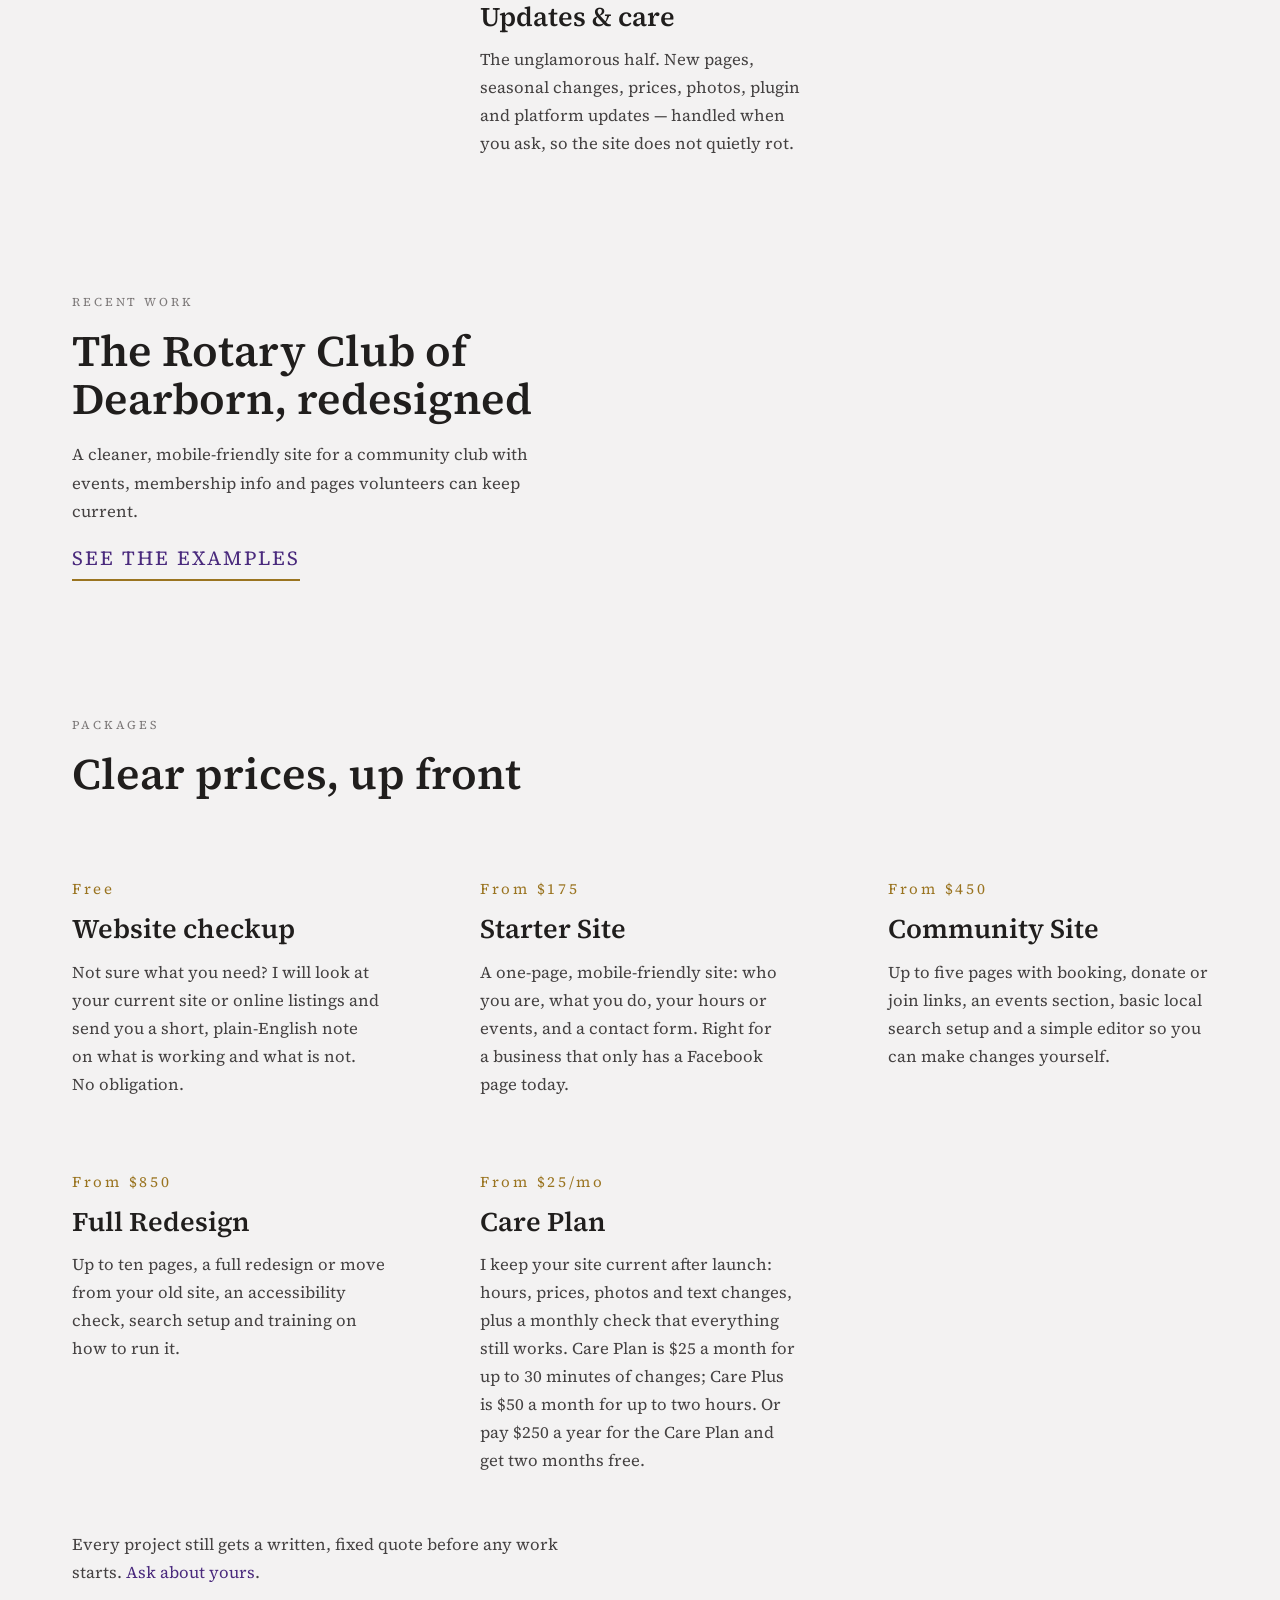
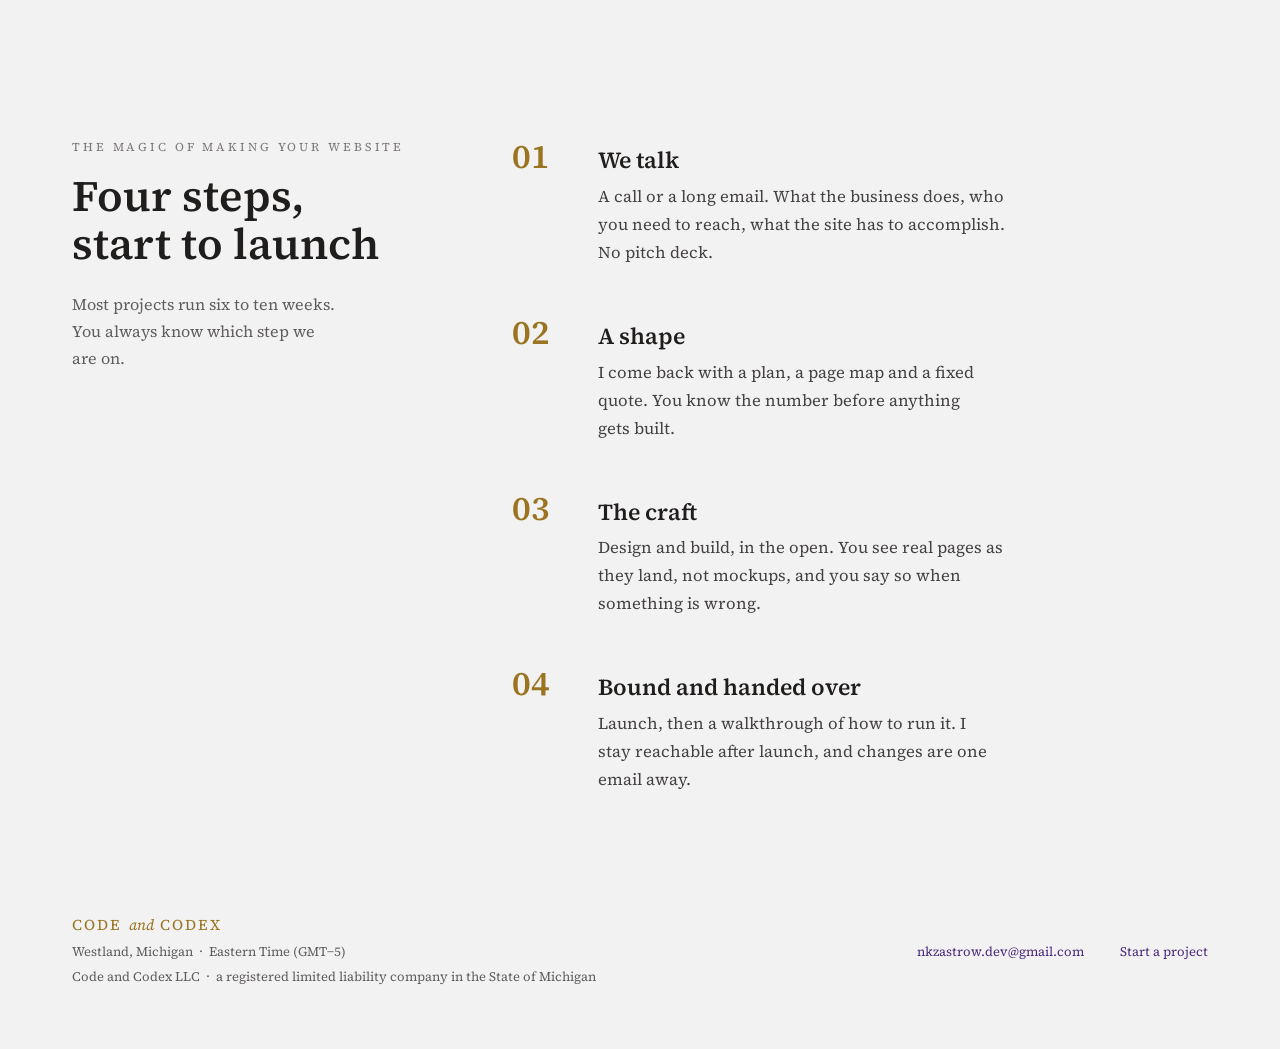
==== commit 14bac5fc: "Lead with the free Website checkup in Packages Moved it to the first card, ahead of Starter Site, as" ====
--- a/index.html
+++ b/index.html
@@ -109,6 +109,11 @@
     </div>
     <div class="services__grid">
       <div class="service">
+        <span class="service__num">Free</span>
+        <h3>Website checkup</h3>
+        <p>Not sure what you need? I will look at your current site or online listings and send you a short, plain-English note on what is working and what is not. No obligation.</p>
+      </div>
+      <div class="service">
         <span class="service__num">From $175</span>
         <h3>Starter Site</h3>
         <p>A one-page, mobile-friendly site: who you are, what you do, your hours or events, and a contact form. Right for a business that only has a Facebook page today.</p>
@@ -127,11 +132,6 @@
         <span class="service__num">From $25/mo</span>
         <h3>Care Plan</h3>
         <p>I keep your site current after launch: hours, prices, photos and text changes, plus a monthly check that everything still works. Care Plan is $25 a month for up to 30 minutes of changes; Care Plus is $50 a month for up to two hours. Or pay $250 a year for the Care Plan and get two months free.</p>
-      </div>
-      <div class="service">
-        <span class="service__num">Free</span>
-        <h3>Website checkup</h3>
-        <p>Not sure what you need? I will look at your current site or online listings and send you a short, plain-English note on what is working and what is not. No obligation.</p>
       </div>
     </div>
     <p class="packages__note">Every project still gets a written, fixed quote before any work starts. <a href="contact.html">Ask about yours</a>.</p>
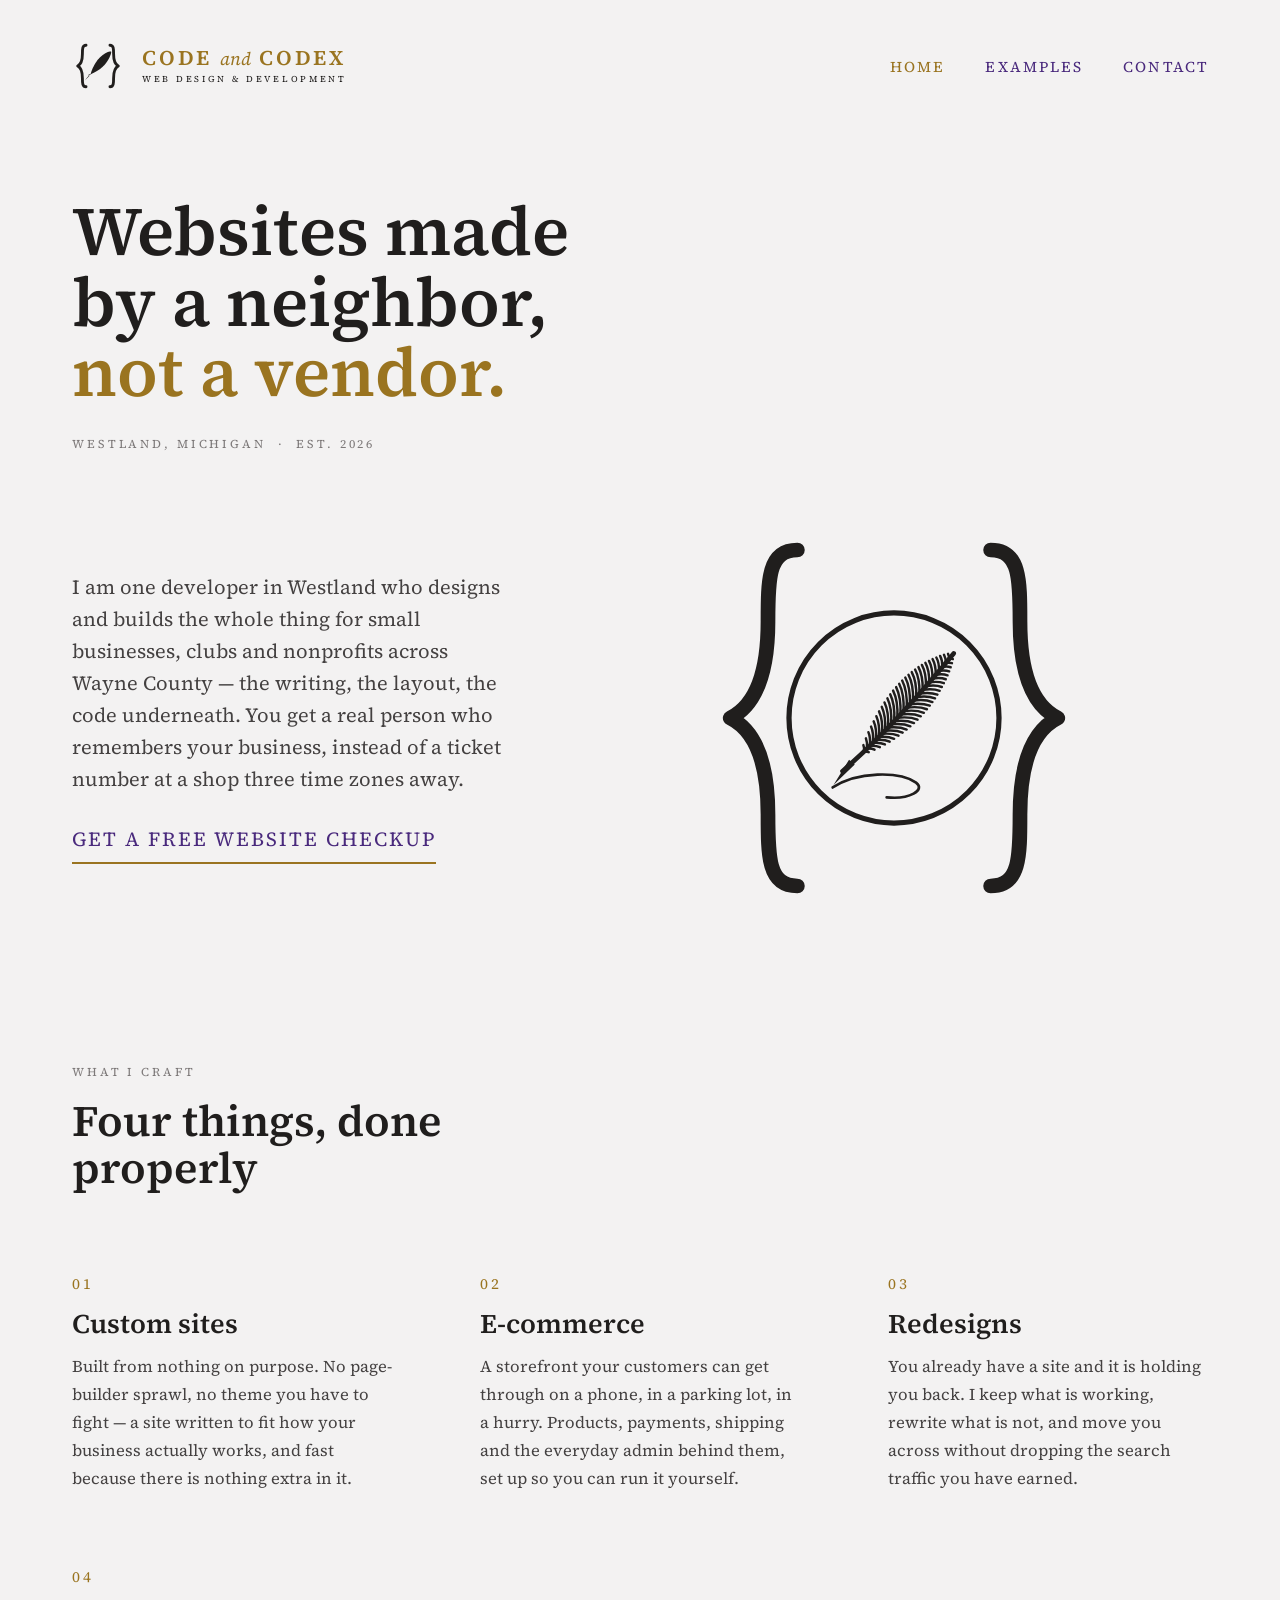
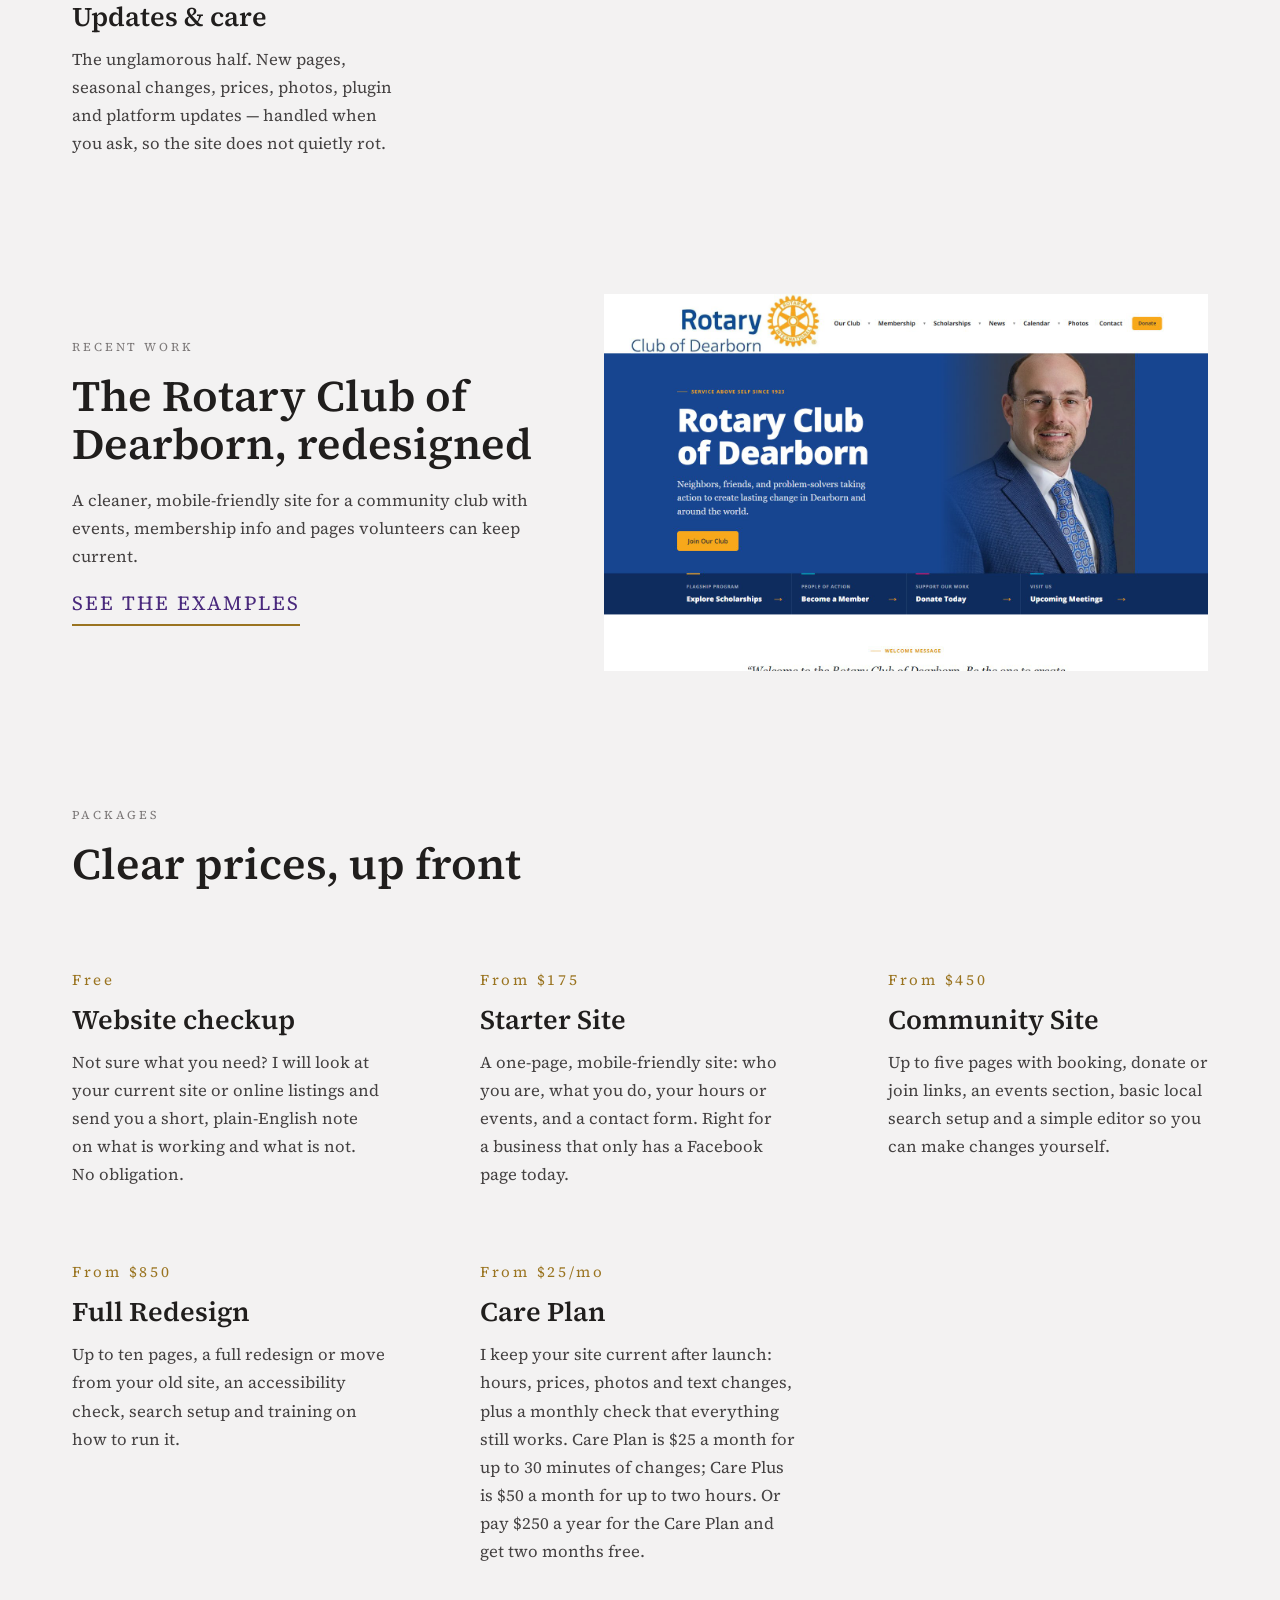
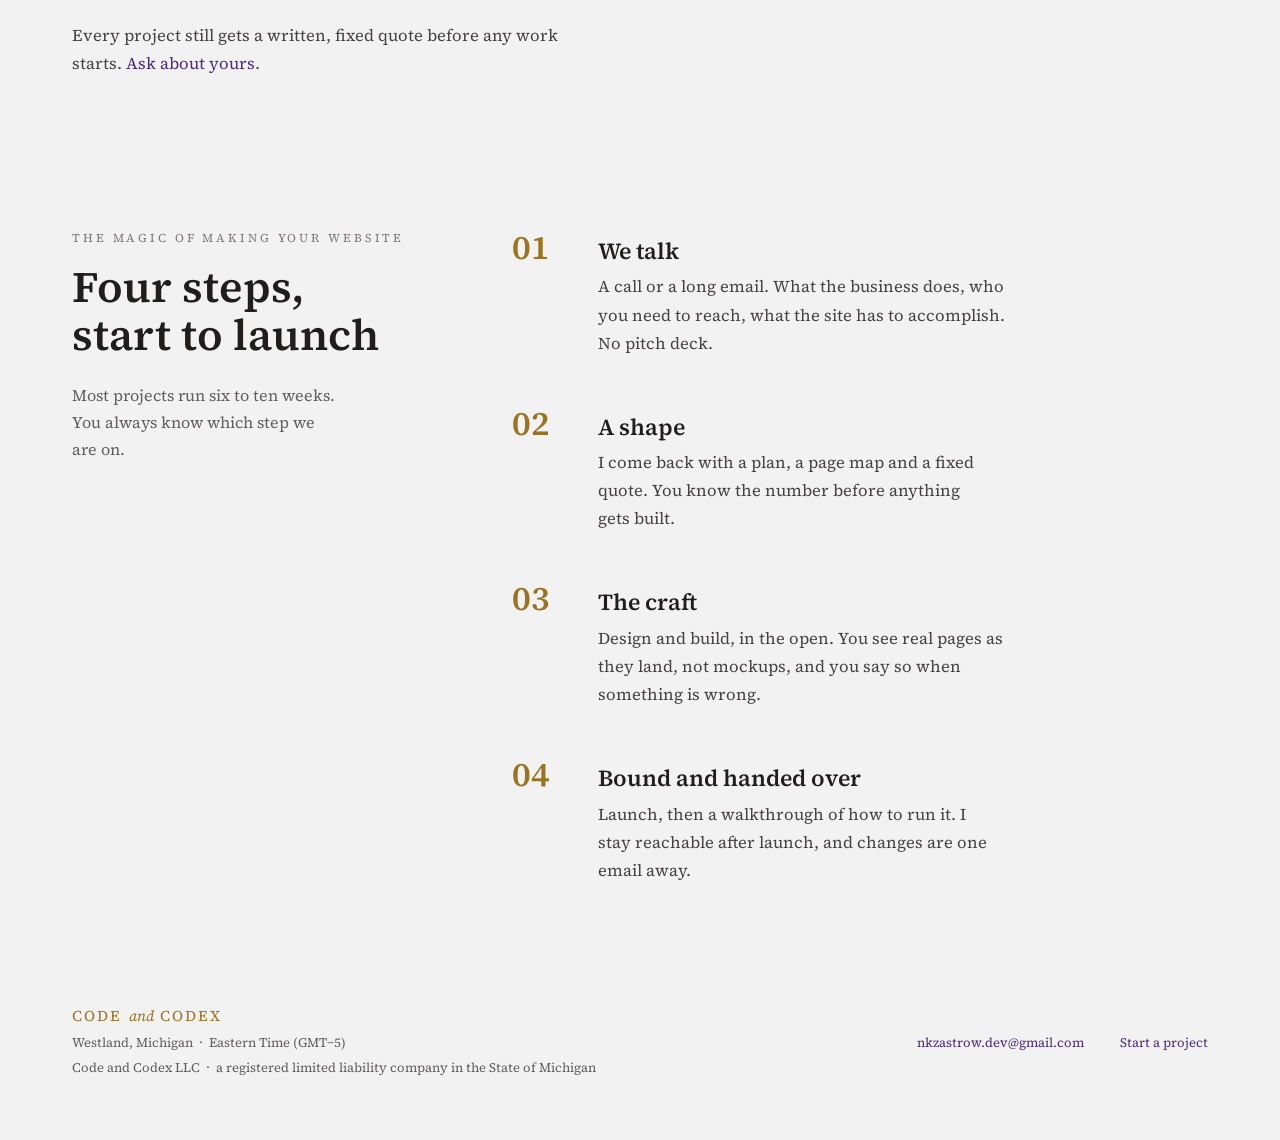
==== commit 8a44602a: "Revert Care Plan to flush-left, add photo to Recent work Removed the column-span/center rule for Car" ====
--- a/index.html
+++ b/index.html
@@ -94,11 +94,16 @@
   </section>
 
   <section class="recent-work">
-    <div class="recent-work__inner">
-      <span class="kicker">Recent work</span>
-      <h2>The Rotary Club of Dearborn, redesigned</h2>
-      <p class="recent-work__text">A cleaner, mobile-friendly site for a community club with events, membership info and pages volunteers can keep current.</p>
-      <a class="cta-link" href="examples.html">See the examples</a>
+    <div class="recent-work__row">
+      <div class="recent-work__inner">
+        <span class="kicker">Recent work</span>
+        <h2>The Rotary Club of Dearborn, redesigned</h2>
+        <p class="recent-work__text">A cleaner, mobile-friendly site for a community club with events, membership info and pages volunteers can keep current.</p>
+        <a class="cta-link" href="examples.html">See the examples</a>
+      </div>
+      <div class="recent-work__media">
+        <img src="assets/examples/dearborn-rotary.jpg" alt="Rotary Club of Dearborn website, showing the homepage hero.">
+      </div>
     </div>
   </section>
 
--- a/assets/css/styles.css
+++ b/assets/css/styles.css
@@ -342,25 +342,13 @@
   display: grid;
   grid-template-columns: repeat(auto-fit, minmax(320px, 1fr));
   gap: 72px 88px;
-  max-width: 1180px;
+  max-width: 1560px;
 }
 
 .service {
   display: flex;
   flex-direction: column;
   gap: 14px;
-}
-
-/* Grid is 3-up starting at this width (see .services__grid's minmax/gap/
-   max-width math) — only then does centering item 4 under column 2 make
-   sense instead of stranding a column on a 1- or 2-up layout. Scoped to
-   the original "Four things, done properly" grid only — the Packages
-   grid's 4th card (and the note below it) should stay flush with
-   column 1 instead of floating center-right. */
-@media (min-width: 1280px) {
-  .services:not(.packages) .service:nth-child(4) {
-    grid-column: 2;
-  }
 }
 
 .service__num {
@@ -816,12 +804,32 @@
   padding: 136px var(--gutter) 0;
 }
 
+.recent-work__row {
+  display: flex;
+  flex-wrap: wrap;
+  gap: 56px 72px;
+  align-items: center;
+}
+
 .recent-work__inner {
   display: flex;
   flex-direction: column;
   align-items: flex-start;
   gap: 18px;
-  max-width: 620px;
+  flex: 0 1 460px;
+  min-width: 320px;
+}
+
+.recent-work__media {
+  flex: 1 1 480px;
+  min-width: 320px;
+}
+
+.recent-work__media img {
+  display: block;
+  width: 100%;
+  aspect-ratio: 16 / 10;
+  object-fit: cover;
 }
 
 .recent-work h2 {
@@ -851,7 +859,9 @@
   .contact__main,
   .contact__aside,
   .project__media,
-  .project__text {
+  .project__text,
+  .recent-work__inner,
+  .recent-work__media {
     min-width: 0;
   }
 }
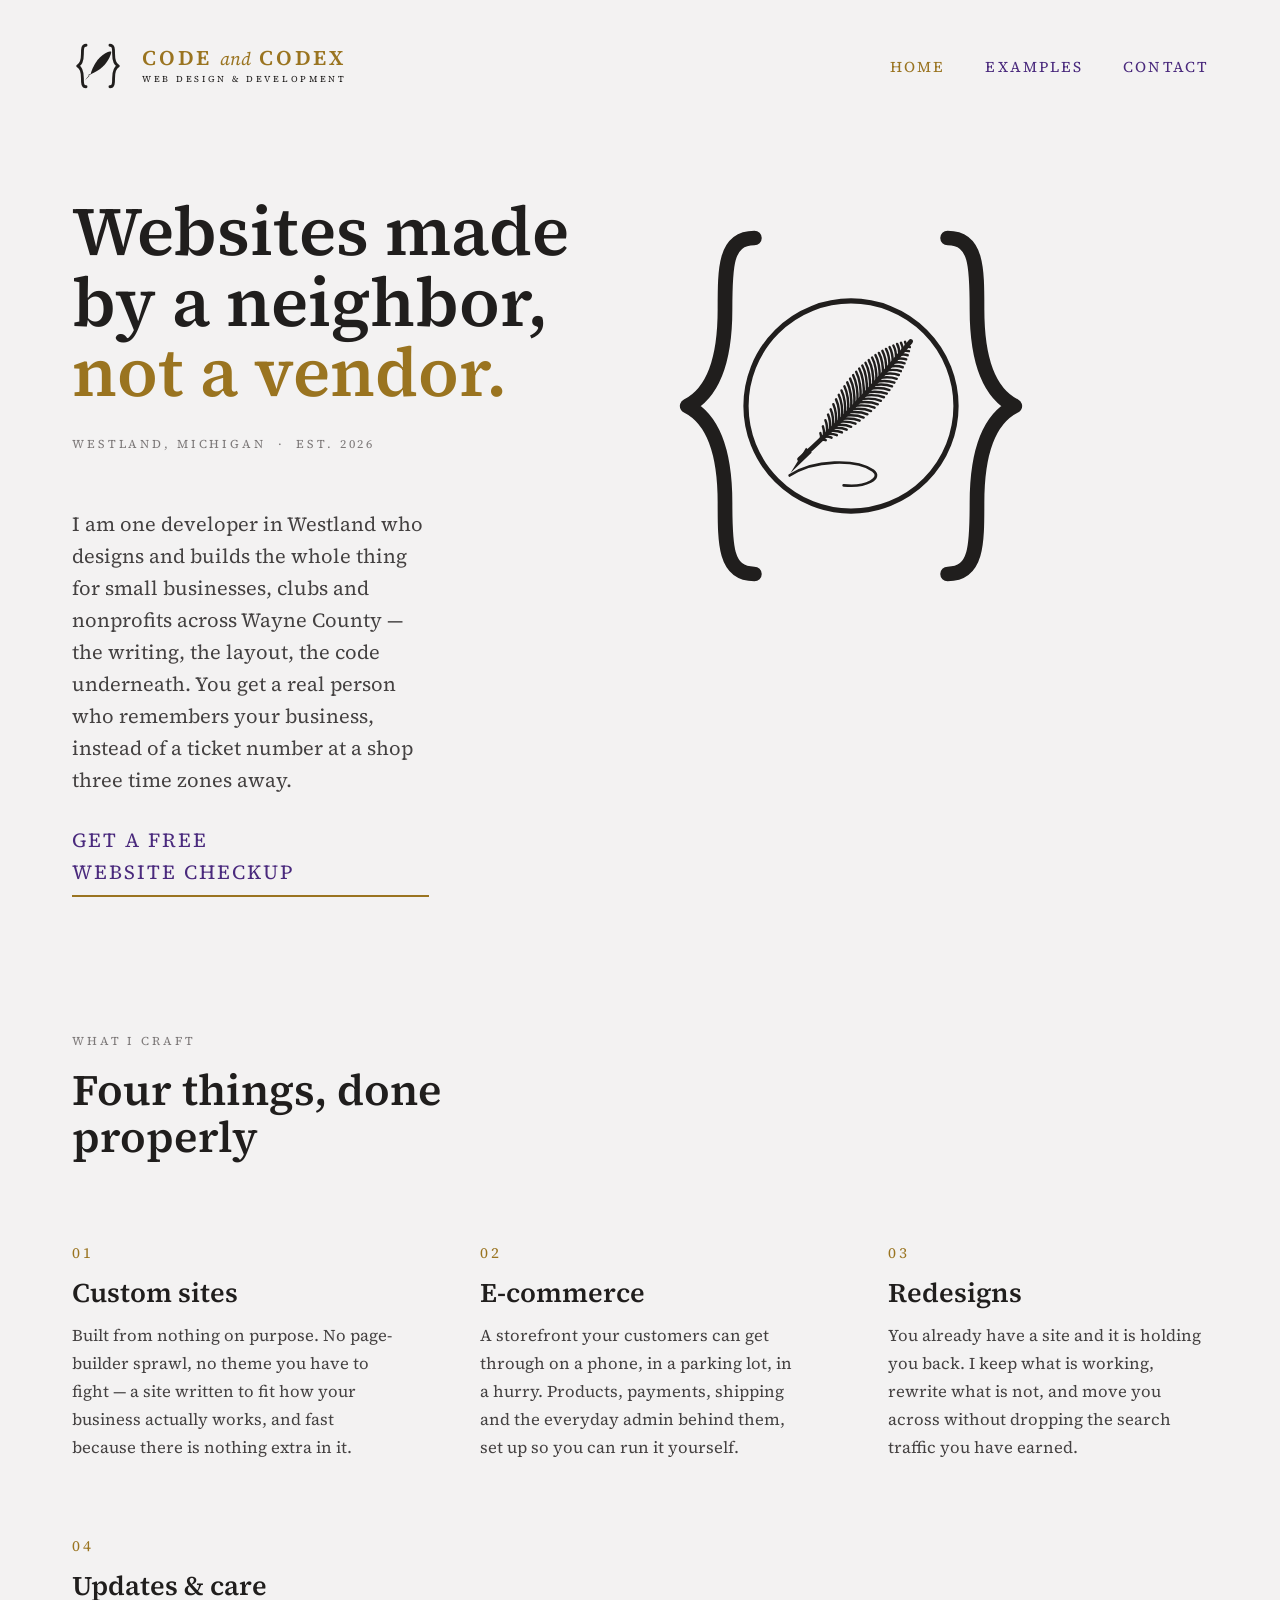
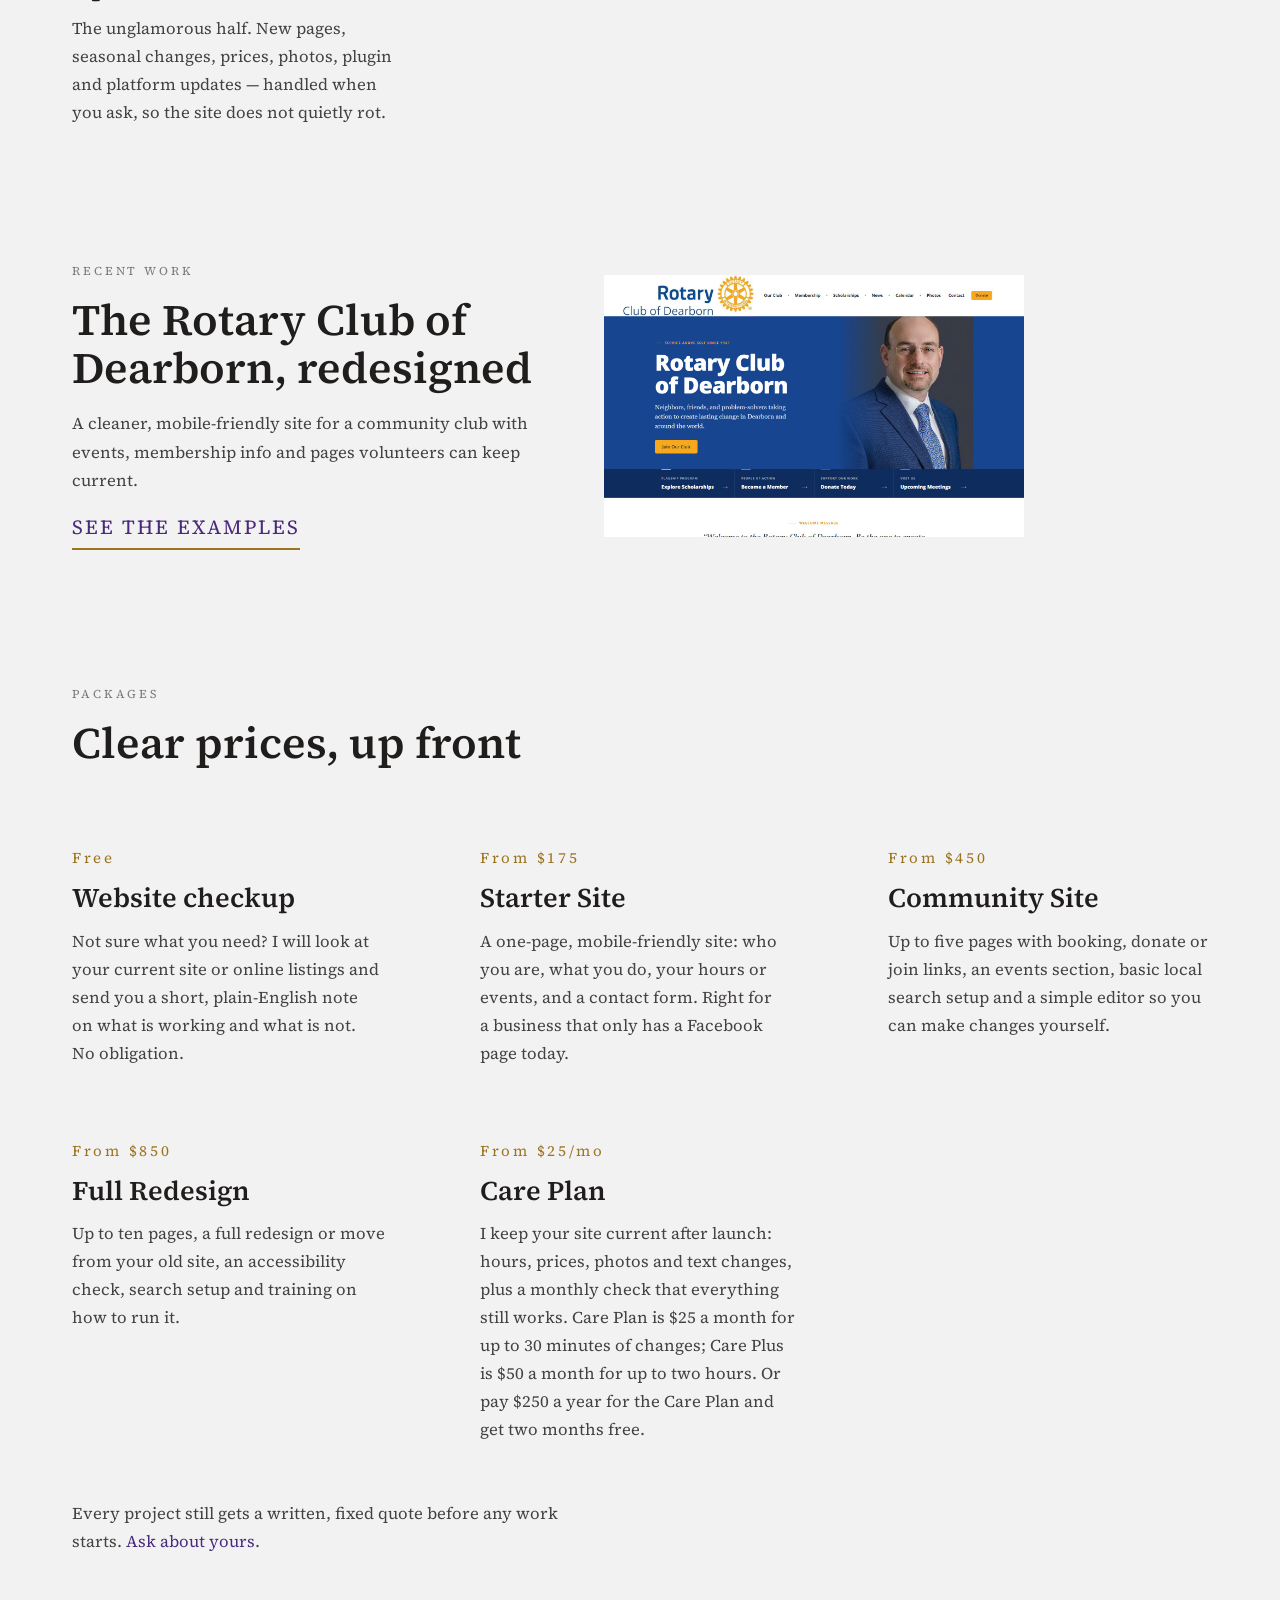
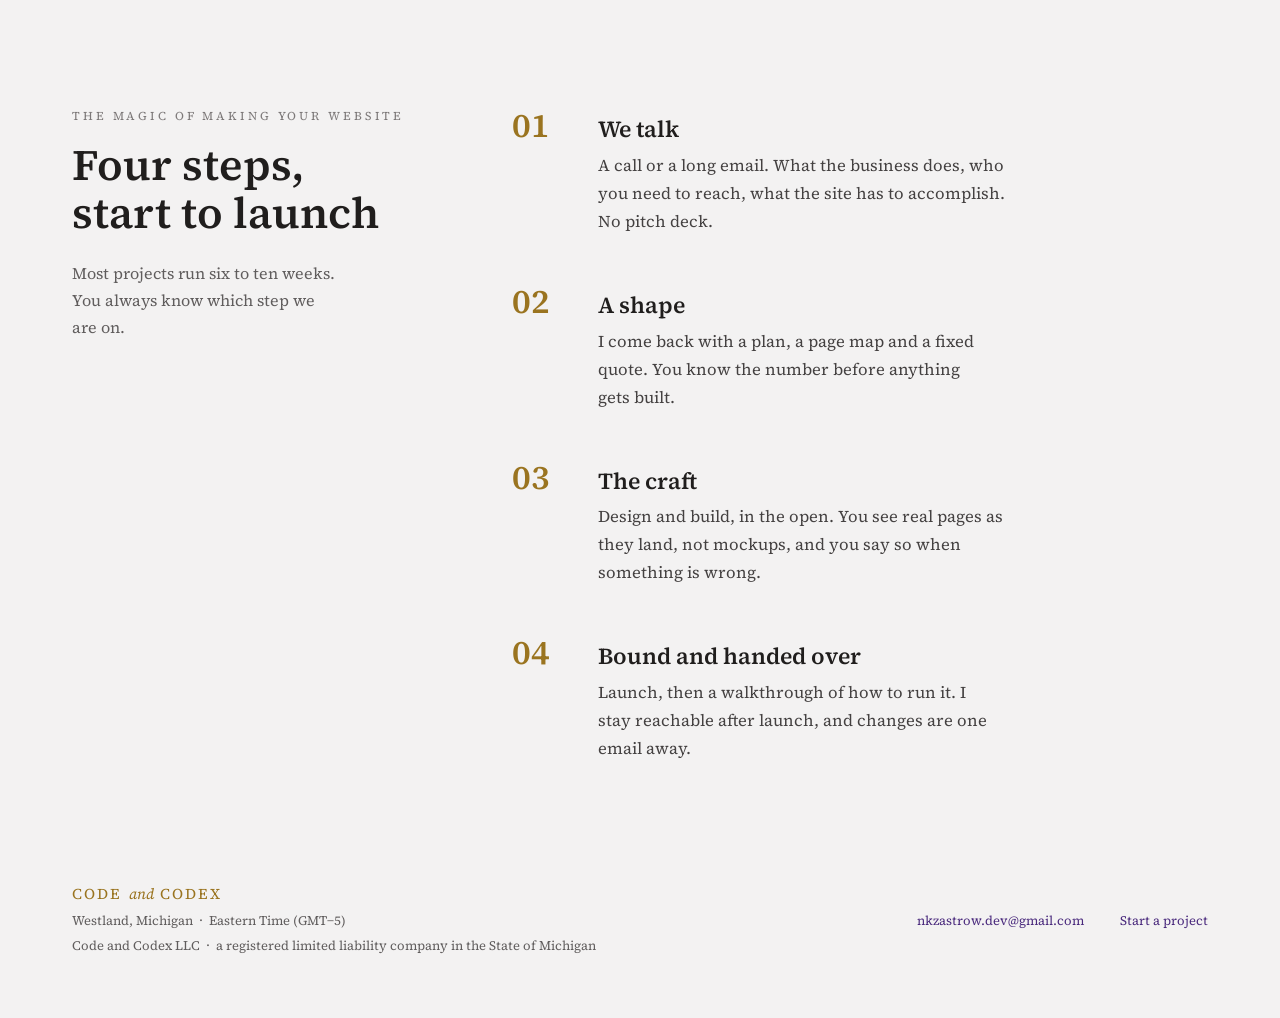
==== commit 63a27a30: "Top-align the hero quill with the headline, not just the lede The earlier flex restructure top-align" ====
--- a/index.html
+++ b/index.html
@@ -53,14 +53,12 @@
       <h1>Websites made<br>by a neighbor,<br><span class="accent">not a vendor.</span></h1>
       <span class="kicker">Westland, Michigan &nbsp;&middot;&nbsp; Est. 2026</span>
     </div>
-    <div class="hero__intro">
-      <div class="hero__mark">
-        <img src="assets/logo/logo-engraved.svg" alt="" aria-hidden="true" width="420" height="420">
-      </div>
-      <div class="hero__lede">
-        <p>I am one developer in Westland who designs and builds the whole thing for small businesses, clubs and nonprofits across Wayne County &mdash; the writing, the layout, the code underneath. You get a real person who remembers your business, instead of a ticket number at a shop three time zones away.</p>
-        <p class="hero__cta"><a class="cta-link" href="contact.html">Get a free website checkup</a></p>
-      </div>
+    <div class="hero__lede">
+      <p>I am one developer in Westland who designs and builds the whole thing for small businesses, clubs and nonprofits across Wayne County &mdash; the writing, the layout, the code underneath. You get a real person who remembers your business, instead of a ticket number at a shop three time zones away.</p>
+      <p class="hero__cta"><a class="cta-link" href="contact.html">Get a free website checkup</a></p>
+    </div>
+    <div class="hero__mark">
+      <img src="assets/logo/logo-engraved.svg" alt="" aria-hidden="true" width="420" height="420">
     </div>
   </section>
 
--- a/assets/css/styles.css
+++ b/assets/css/styles.css
@@ -265,14 +265,23 @@
 
 /* ---- Home: hero ---------------------------------------------------------- */
 
+/* Grid, not flex: the headline needs to span the full width (a ch cap or
+   a shared column collapses it onto extra lines), while the mark needs to
+   start at the very top, level with the headline — flush against the
+   lede alone, like before, left it stranded below an empty gap, and
+   putting it in a shared column with the headline narrowed the headline.
+   Spanning the mark across both rows in its own column solves both. */
 .hero {
-  display: flex;
-  flex-direction: column;
-  gap: 56px;
+  display: grid;
+  grid-template-columns: minmax(300px, 1fr) minmax(420px, 2fr);
+  column-gap: 64px;
+  row-gap: 56px;
   padding: 104px var(--gutter) 0;
 }
 
 .hero__headline {
+  grid-column: 1 / -1;
+  grid-row: 1;
   display: flex;
   flex-direction: column;
   gap: 28px;
@@ -284,18 +293,17 @@
   text-wrap: balance;
 }
 
-.hero__intro {
-  display: flex;
-  flex-wrap: wrap;
-  gap: 64px;
-  align-items: center;
+.hero__lede {
+  grid-column: 1;
+  grid-row: 2;
 }
 
 .hero__mark {
-  flex: 2 1 420px;
+  grid-column: 2;
+  grid-row: 1 / span 2;
+  align-self: start;
   display: flex;
   justify-content: center;
-  order: 2;
 }
 
 .hero__mark img {
@@ -303,10 +311,24 @@
   height: 420px;
 }
 
-.hero__lede {
-  flex: 1 1 340px;
-  min-width: 300px;
-  order: 1;
+@media (max-width: 960px) {
+  .hero {
+    grid-template-columns: 1fr;
+  }
+  .hero__headline,
+  .hero__lede,
+  .hero__mark {
+    grid-column: 1;
+  }
+  .hero__headline {
+    grid-row: 1;
+  }
+  .hero__lede {
+    grid-row: 2;
+  }
+  .hero__mark {
+    grid-row: 3;
+  }
 }
 
 .hero__lede p {
@@ -821,8 +843,9 @@
 }
 
 .recent-work__media {
-  flex: 1 1 480px;
+  flex: 0 1 420px;
   min-width: 320px;
+  max-width: 420px;
 }
 
 .recent-work__media img {
@@ -854,7 +877,6 @@
 /* ---- Small screens ------------------------------------------------------------ */
 
 @media (max-width: 640px) {
-  .hero__lede,
   .process__list,
   .contact__main,
   .contact__aside,
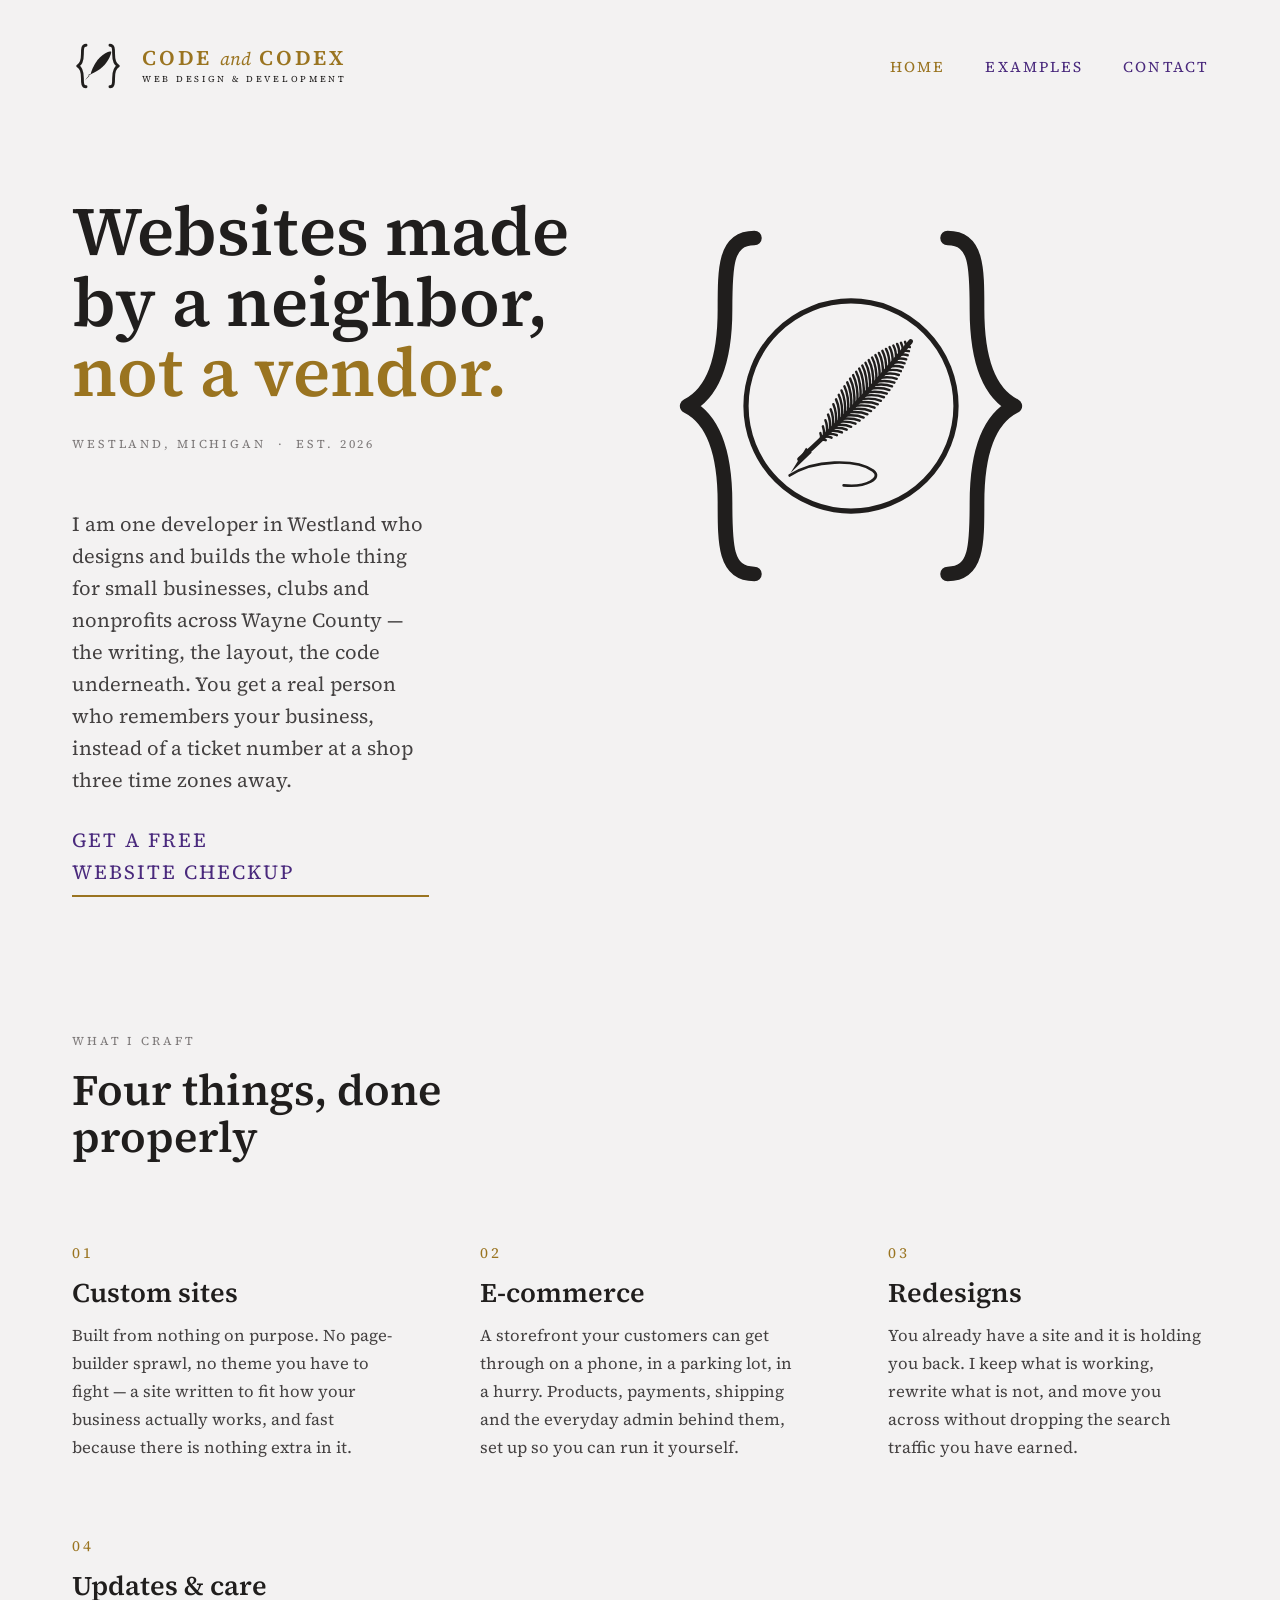
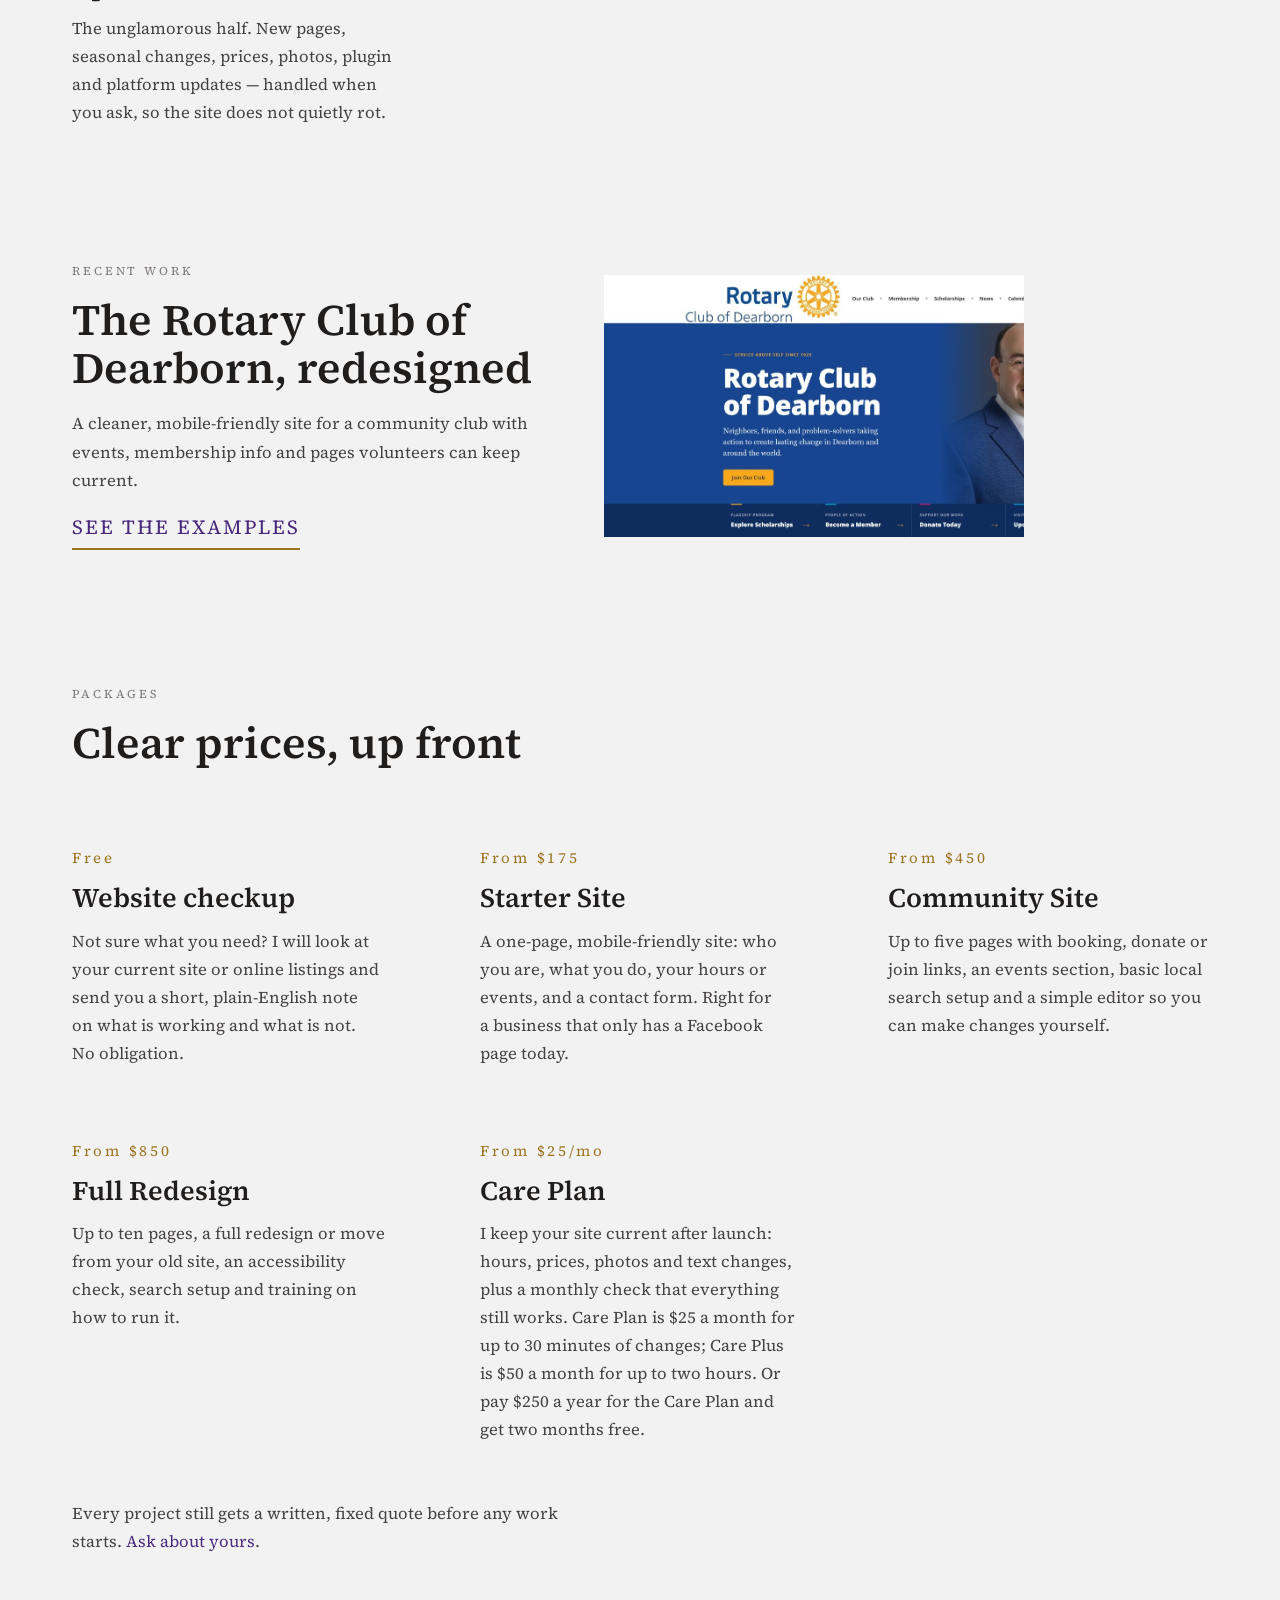
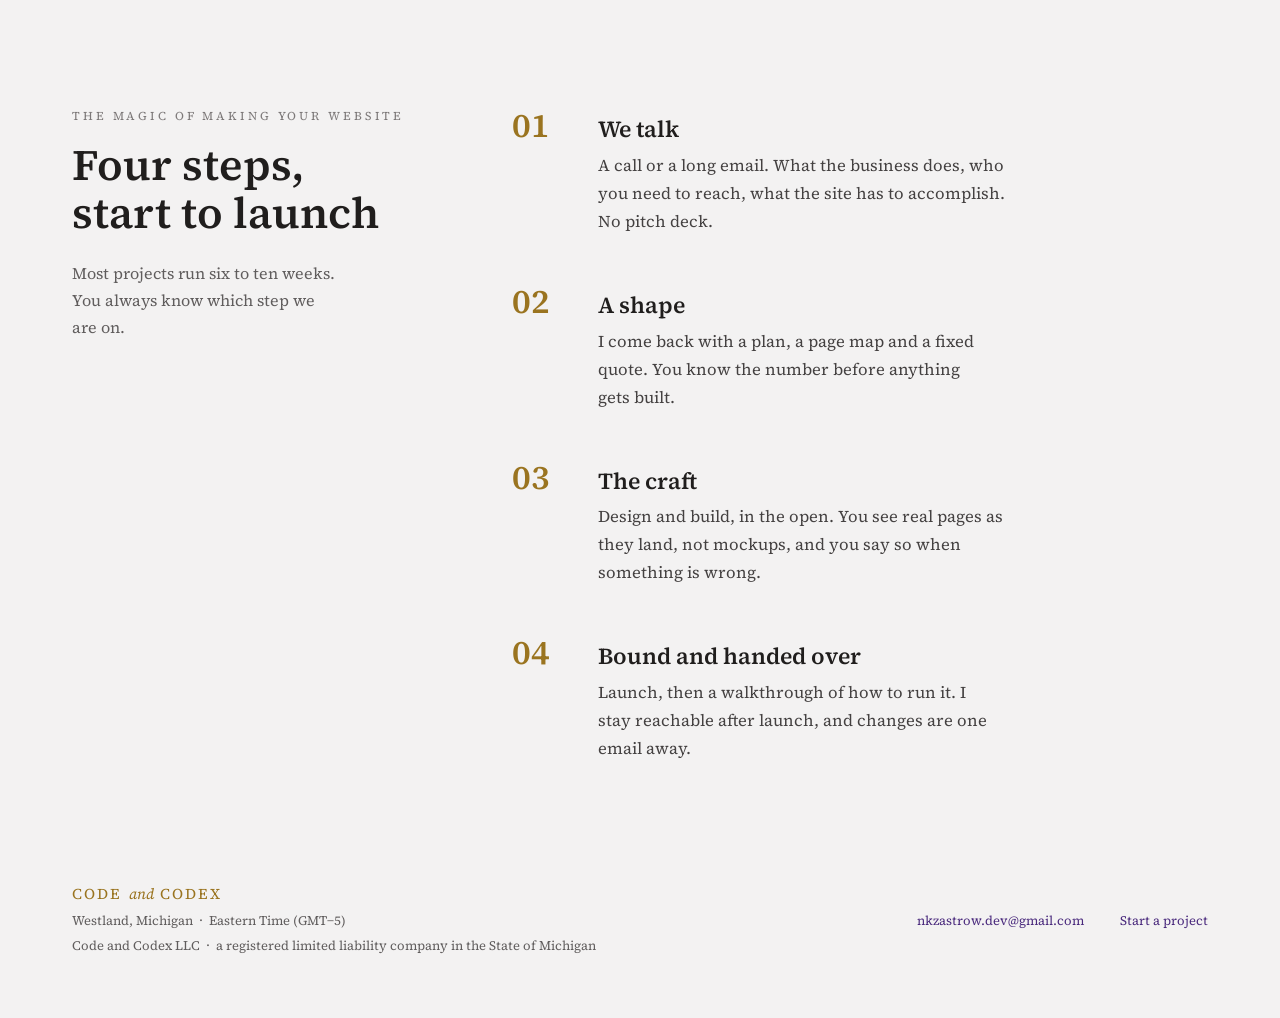
==== commit 7e0621a1: "Replace Rotary screenshot with a crop that excludes the welcome message New screenshot stops right a" ====
--- a/index.html
+++ b/index.html
@@ -100,7 +100,7 @@
         <a class="cta-link" href="examples.html">See the examples</a>
       </div>
       <div class="recent-work__media">
-        <img src="assets/examples/dearborn-rotary.jpg" alt="Rotary Club of Dearborn website, showing the homepage hero.">
+        <img class="thumb-rotary" src="assets/examples/dearborn-rotary.jpg" alt="Rotary Club of Dearborn website, showing the homepage hero.">
       </div>
     </div>
   </section>
--- a/assets/css/styles.css
+++ b/assets/css/styles.css
@@ -855,6 +855,16 @@
   object-fit: cover;
 }
 
+/* This screenshot is wider than the 16:10 crop box (it's a direct capture,
+   not shot to that ratio), so cover crops its left/right edges. Centered
+   crop clips the "Club of Dearborn" wordmark; shifting left keeps the
+   full lockup in frame and crops into the plain background on the right
+   instead. */
+.project__thumb img.thumb-rotary,
+.recent-work__media img.thumb-rotary {
+  object-position: left top;
+}
+
 .recent-work h2 {
   font-size: clamp(30px, 3.4vw, 44px);
   line-height: 1.1;
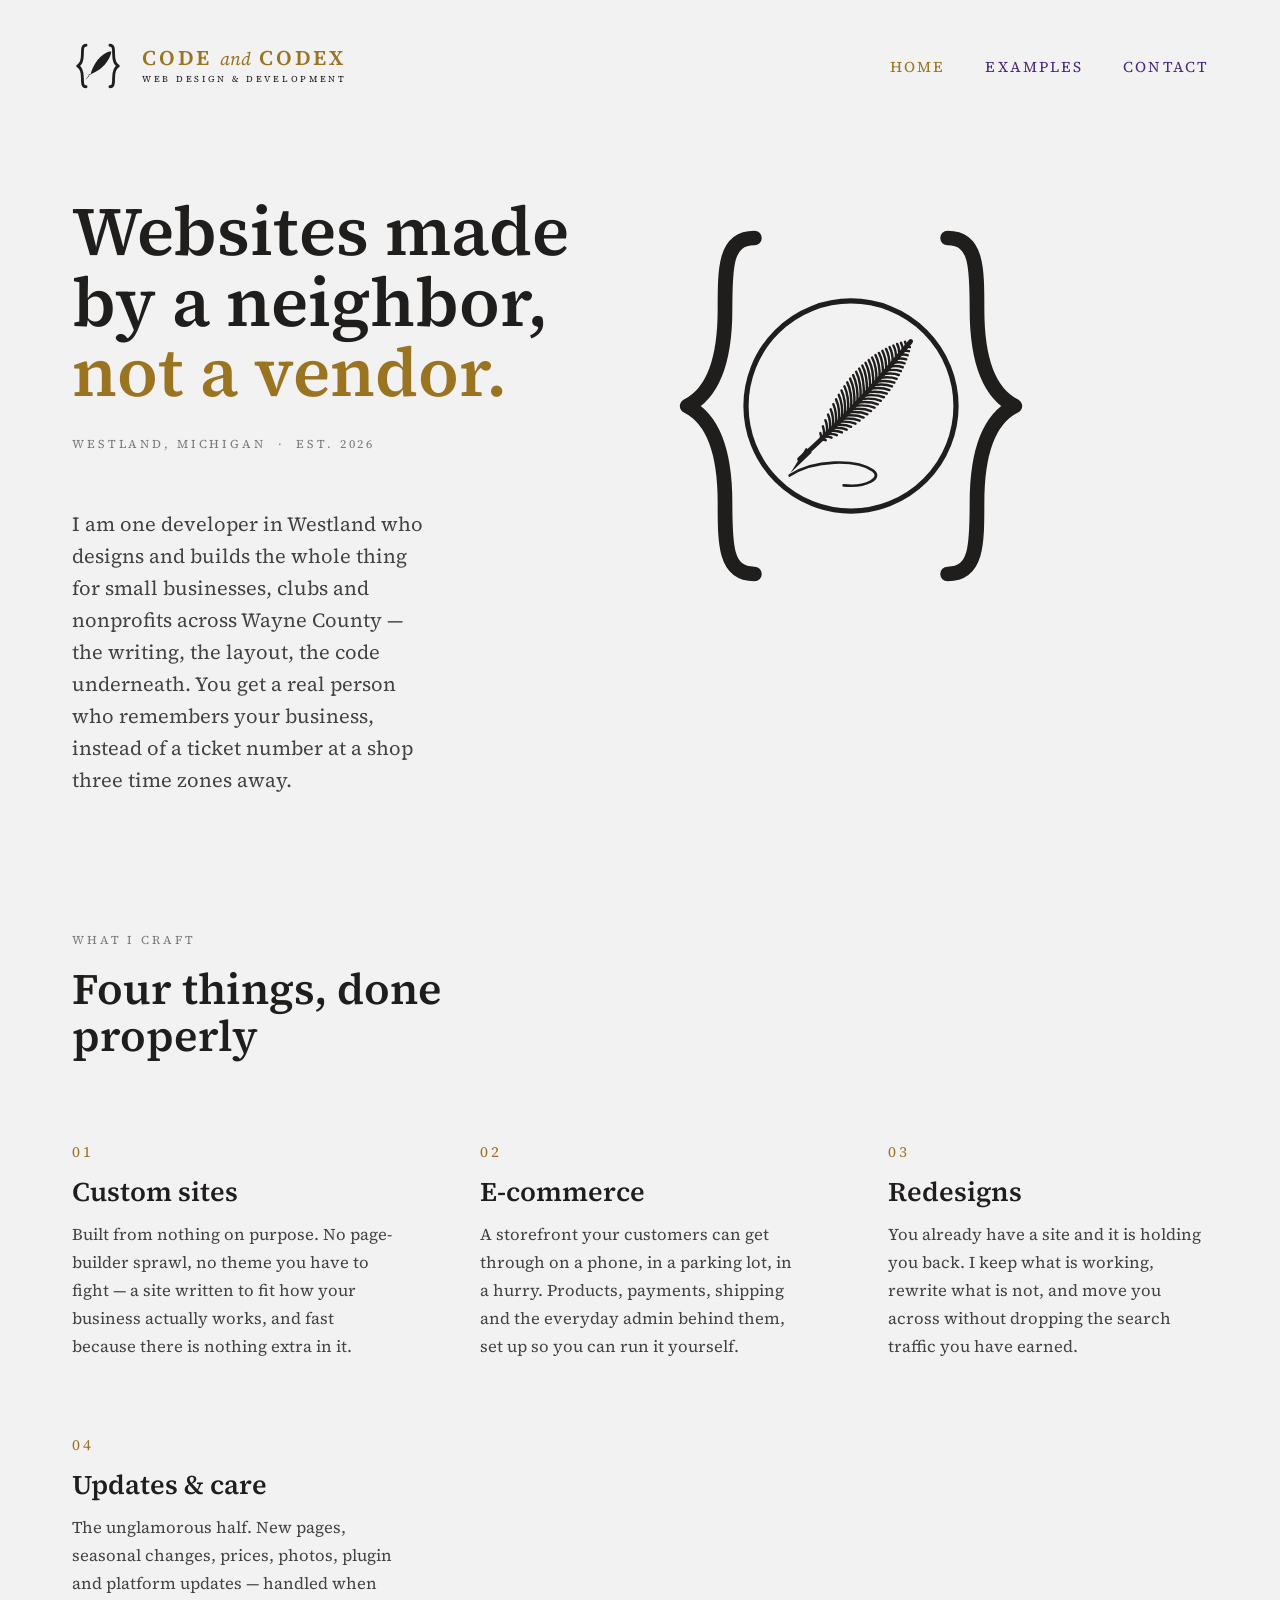
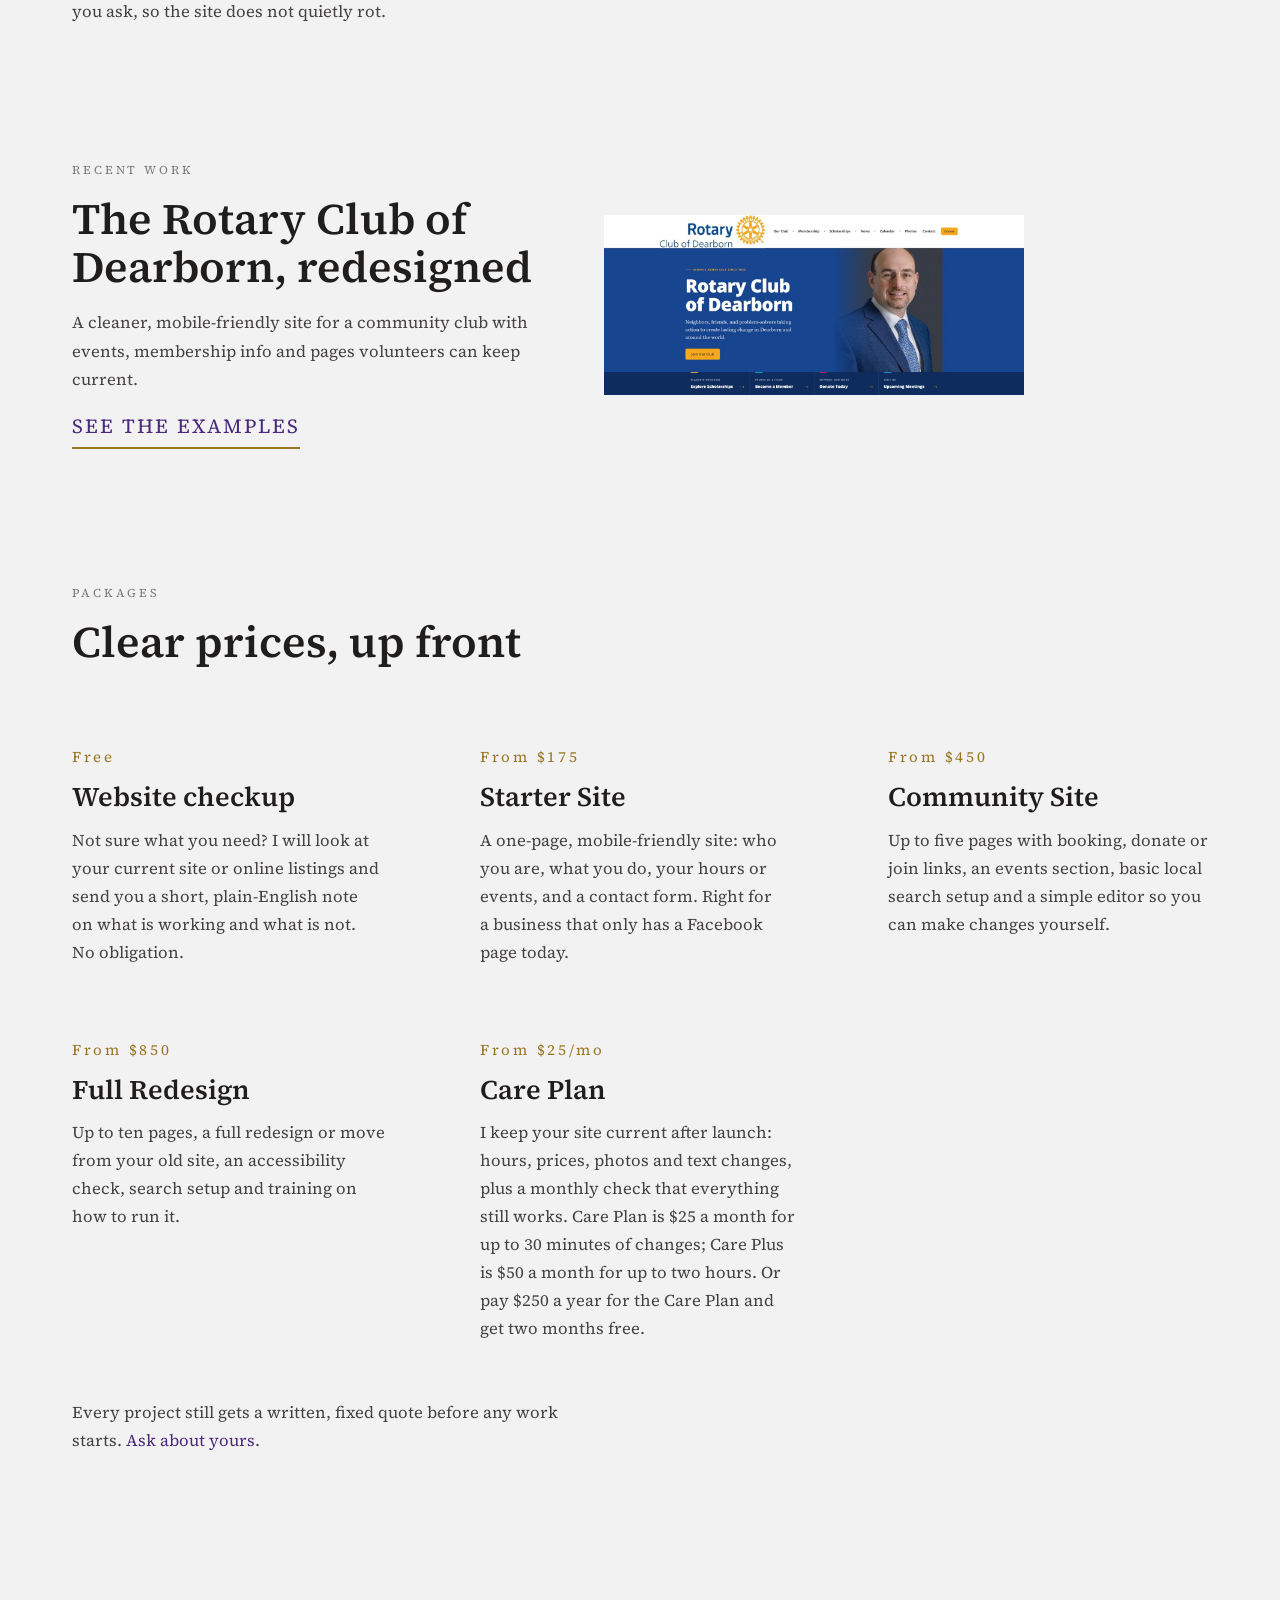
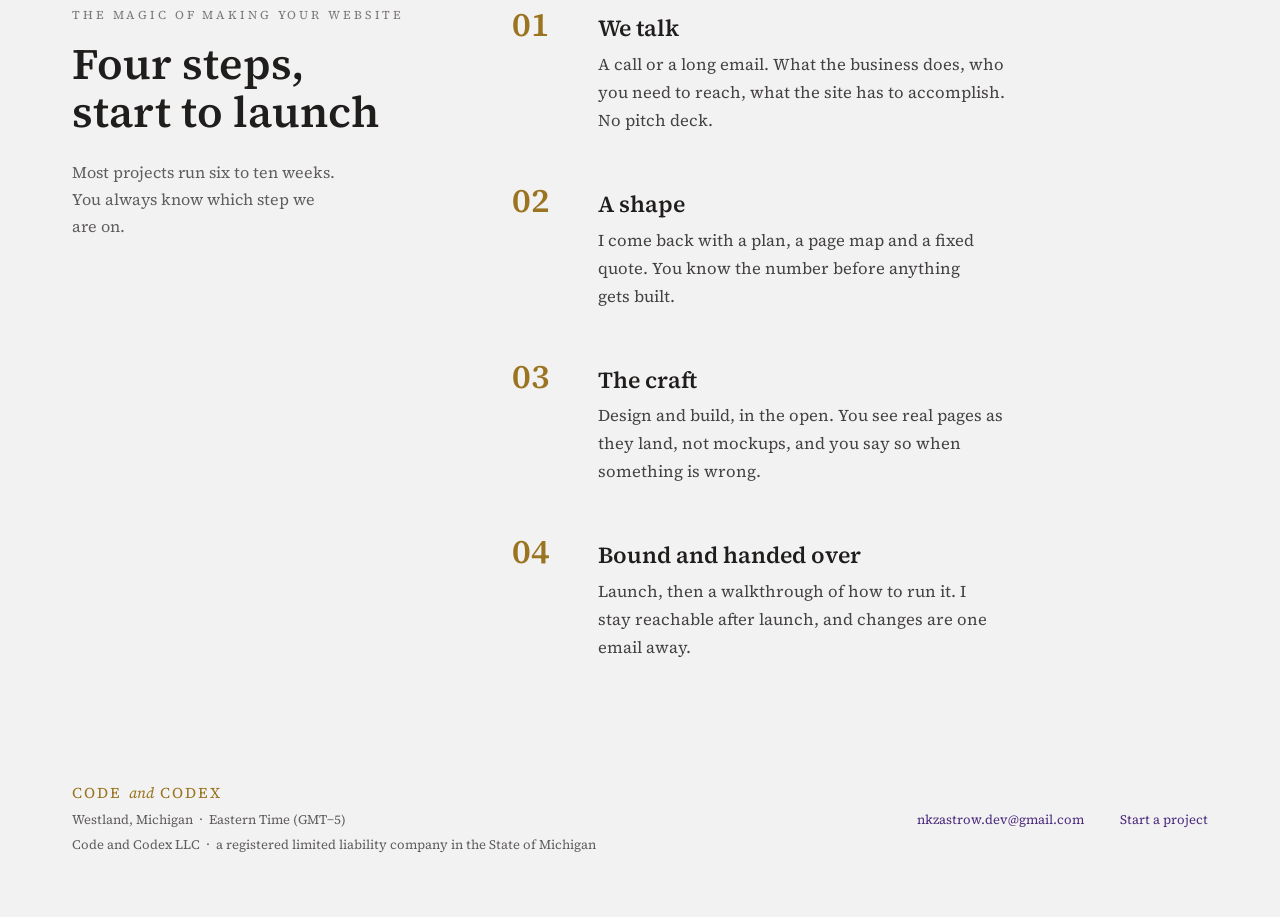
==== commit a86e8b7a: "Remove the "Get a free website checkup" hero CTA Dropped the link and its now-unused .hero__cta rule" ====
--- a/index.html
+++ b/index.html
@@ -55,7 +55,6 @@
     </div>
     <div class="hero__lede">
       <p>I am one developer in Westland who designs and builds the whole thing for small businesses, clubs and nonprofits across Wayne County &mdash; the writing, the layout, the code underneath. You get a real person who remembers your business, instead of a ticket number at a shop three time zones away.</p>
-      <p class="hero__cta"><a class="cta-link" href="contact.html">Get a free website checkup</a></p>
     </div>
     <div class="hero__mark">
       <img src="assets/logo/logo-engraved.svg" alt="" aria-hidden="true" width="420" height="420">
--- a/assets/css/styles.css
+++ b/assets/css/styles.css
@@ -812,16 +812,6 @@
   gap: 8px;
 }
 
-/* ---- Home: lead-gen additions --------------------------------------------- */
-
-.hero__cta {
-  display: flex;
-  flex-wrap: wrap;
-  gap: 12px 24px;
-  align-items: baseline;
-  margin-top: 28px;
-}
-
 .recent-work {
   padding: 136px var(--gutter) 0;
 }
@@ -860,9 +850,16 @@
    crop clips the "Club of Dearborn" wordmark; shifting left keeps the
    full lockup in frame and crops into the plain background on the right
    instead. */
-.project__thumb img.thumb-rotary,
+/* This screenshot's native ratio (1400x598) is wider than the shared
+   16:10 crop box, so cover always cropped something -- either the
+   wordmark or the photo. Matching the box's own ratio to the image
+   instead shows it exactly as it looks on the real site, uncropped. */
+.project__thumb:has(> .thumb-rotary) {
+  aspect-ratio: 1400 / 598;
+}
+
 .recent-work__media img.thumb-rotary {
-  object-position: left top;
+  aspect-ratio: 1400 / 598;
 }
 
 .recent-work h2 {
